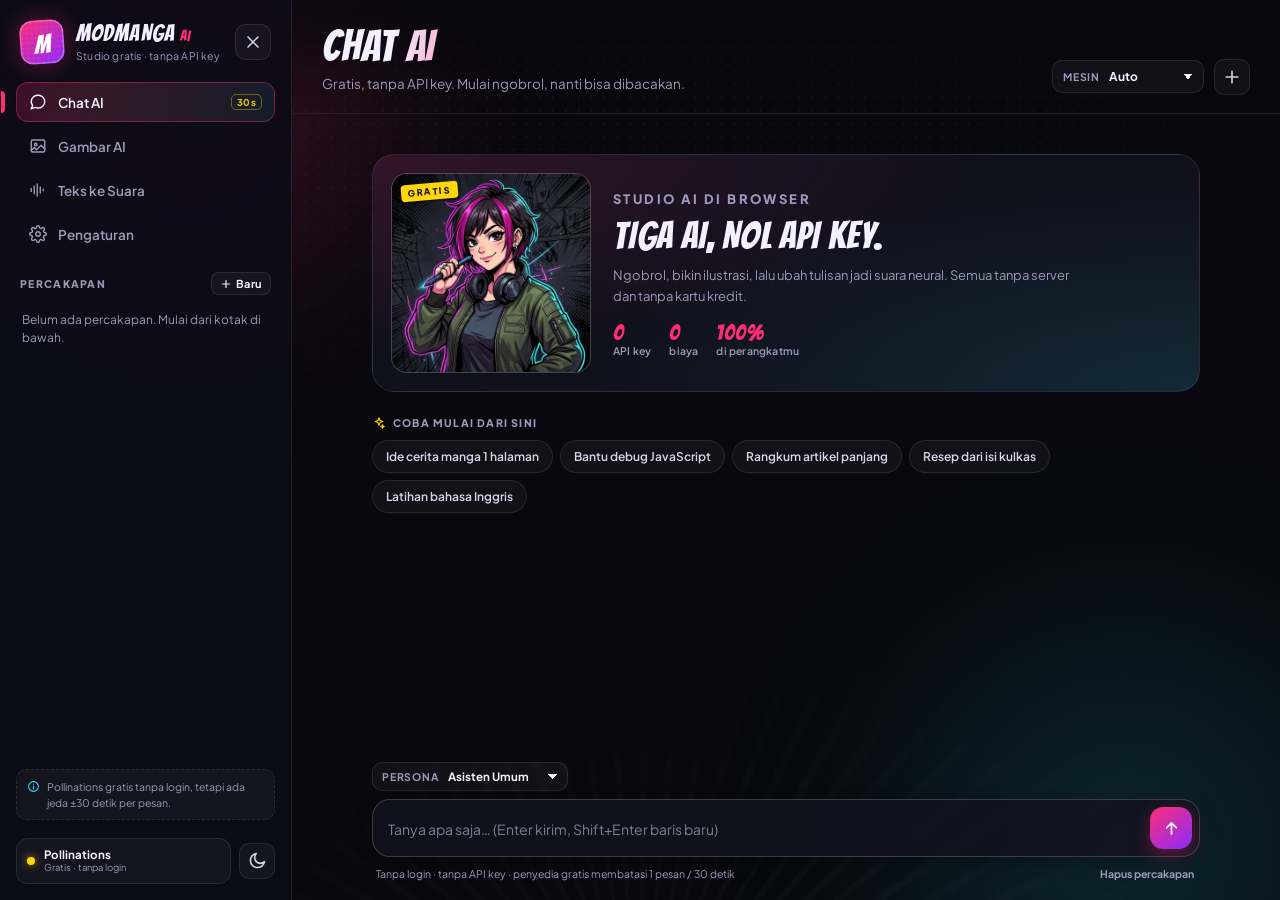
==== index.html @ 7c359d19 "feat: ModManga AI — studio chat, gambar, dan TTS neural gratis tanpa API key - Chat AI streaming via" ====
<!DOCTYPE html>
<html lang="id" data-theme="dark">
<head>
<meta charset="utf-8">
<meta name="viewport" content="width=device-width, initial-scale=1, viewport-fit=cover">
<title>ModManga AI — Chat, Gambar & Suara AI Gratis Tanpa API Key</title>
<meta name="description" content="Studio AI gratis tanpa API key: chat dengan AI, buat gambar AI, dan ubah teks jadi suara neural. Semua berjalan di browser, hasil tersimpan di perangkatmu.">
<meta name="theme-color" content="#0b0b12">
<meta name="color-scheme" content="dark light">
<meta name="author" content="ModManga AI">
<meta property="og:type" content="website">
<meta property="og:site_name" content="ModManga AI">
<meta property="og:locale" content="id_ID">
<meta property="og:title" content="ModManga AI — Studio AI Gratis Tanpa API Key">
<meta property="og:description" content="Chat AI, gambar AI, dan text-to-speech neural. Gratis, tanpa API key, tanpa server.">
<meta property="og:image" content="assets/og.jpg">
<meta name="twitter:card" content="summary_large_image">
<meta name="twitter:title" content="ModManga AI — Studio AI Gratis Tanpa API Key">
<meta name="twitter:description" content="Chat AI, gambar AI, dan suara neural. Gratis, tanpa API key, langsung di browser.">
<meta name="twitter:image" content="assets/og.jpg">
<link rel="icon" href="assets/icon.svg" type="image/svg+xml">
<link rel="apple-touch-icon" href="assets/icon-192.png">
<link rel="manifest" href="manifest.webmanifest">
<link rel="preconnect" href="https://fonts.googleapis.com">
<link rel="preconnect" href="https://fonts.gstatic.com" crossorigin>
<link href="https://fonts.googleapis.com/css2?family=Bangers&family=Plus+Jakarta+Sans:wght@400;500;600;700;800&family=JetBrains+Mono:wght@400;600&display=swap" rel="stylesheet">
<link rel="stylesheet" href="assets/css/app.css">
</head>
<body>
<a class="skip-link" href="#main">Lompat ke konten</a>
<div class="bg-fx" aria-hidden="true">
  <div class="bg-glow bg-glow-a"></div>
  <div class="bg-glow bg-glow-b"></div>
  <div class="bg-halftone"></div>
  <div class="bg-lines"></div>
</div>

<div class="app" id="app">
  <!-- ==================== SIDEBAR ==================== -->
  <aside class="sidebar" id="sidebar" aria-label="Menu utama">
    <div class="brand">
      <div class="brand-mark" aria-hidden="true"><span>M</span></div>
      <div class="brand-text">
        <div class="brand-name">MODMANGA<span class="brand-dot">AI</span></div>
        <div class="brand-sub">Studio gratis · tanpa API key</div>
      </div>
      <button class="icon-btn sidebar-close" id="sidebarClose" aria-label="Tutup menu">
        <svg class="ico" aria-hidden="true"><use href="#i-close"></use></svg>
      </button>
    </div>

    <nav class="nav" aria-label="Navigasi utama">
      <a class="nav-item" href="#chat" data-nav="chat">
        <svg class="ico" aria-hidden="true"><use href="#i-chat"></use></svg>
        <span>Chat AI</span>
        <span class="nav-badge">30s</span>
      </a>
      <a class="nav-item" href="#gambar" data-nav="gambar">
        <svg class="ico" aria-hidden="true"><use href="#i-image"></use></svg>
        <span>Gambar AI</span>
      </a>
      <a class="nav-item" href="#suara" data-nav="suara">
        <svg class="ico" aria-hidden="true"><use href="#i-audio"></use></svg>
        <span>Teks ke Suara</span>
      </a>
      <a class="nav-item" href="#pengaturan" data-nav="pengaturan">
        <svg class="ico" aria-hidden="true"><use href="#i-settings"></use></svg>
        <span>Pengaturan</span>
      </a>
    </nav>

    <div class="side-chat" id="sideChat">
      <div class="side-head">
        <span>Percakapan</span>
        <button class="mini-btn" id="newChatBtn" type="button">
          <svg class="ico" aria-hidden="true"><use href="#i-plus"></use></svg> Baru
        </button>
      </div>
      <div class="conv-list" id="convList"></div>
      <p class="side-tip">
        <svg class="ico" aria-hidden="true"><use href="#i-info"></use></svg>
        Pollinations gratis tanpa login, tetapi ada jeda ±30 detik per pesan.
      </p>
    </div>

    <div class="side-foot">
      <button class="engine-status" id="engineStatus" type="button" title="Status mesin AI">
        <span class="dot dot-off" id="engineDot"></span>
        <span class="engine-status-text">
          <b id="engineStatusTitle">Pollinations</b>
          <small id="engineStatusSub">Gratis · tanpa login</small>
        </span>
      </button>
      <button class="icon-btn" id="themeToggle" type="button" aria-label="Ganti tema" title="Ganti tema">
        <svg class="ico ico-sun" aria-hidden="true"><use href="#i-sun"></use></svg>
        <svg class="ico ico-moon" aria-hidden="true"><use href="#i-moon"></use></svg>
      </button>
    </div>
  </aside>
  <div class="drawer-scrim" id="drawerScrim" hidden></div>

  <!-- ==================== MAIN ==================== -->
  <main class="main" id="main">
    <header class="mobile-bar">
      <button class="icon-btn" id="menuBtn" type="button" aria-label="Buka menu">
        <svg class="ico" aria-hidden="true"><use href="#i-menu"></use></svg>
      </button>
      <div class="brand-mini">MODMANGA<span>AI</span></div>
      <button class="icon-btn" id="themeToggleMobile" type="button" aria-label="Ganti tema">
        <svg class="ico ico-sun" aria-hidden="true"><use href="#i-sun"></use></svg>
        <svg class="ico ico-moon" aria-hidden="true"><use href="#i-moon"></use></svg>
      </button>
    </header>

    <!-- ==================== CHAT ==================== -->
    <section class="view" id="view-chat" data-view="chat" hidden>
      <header class="view-head">
        <div class="view-head-text">
          <h1 class="view-title">Chat AI</h1>
          <p class="view-sub" id="chatSubtitle">Gratis, tanpa API key. Mulai ngobrol, nanti bisa dibacakan.</p>
        </div>
        <div class="head-actions">
          <label class="select-wrap">
            <span>Mesin</span>
            <select id="chatEngine">
              <option value="auto">Auto</option>
              <option value="pollinations">Pollinations</option>
              <option value="puter">Puter AI</option>
              <option value="custom">API sendiri</option>
            </select>
          </label>
          <label class="select-wrap" id="chatModelWrap" hidden>
            <span>Model</span>
            <select id="chatModel"></select>
          </label>
          <button class="icon-btn" id="newChatTop" type="button" title="Percakapan baru" aria-label="Percakapan baru">
            <svg class="ico" aria-hidden="true"><use href="#i-plus"></use></svg>
          </button>
        </div>
      </header>

      <div class="chat-scroll" id="chatScroll">
        <div class="messages" id="messages" aria-live="polite" aria-relevant="additions text"></div>

        <div class="chat-empty" id="chatEmpty">
          <div class="hero-card">
            <div class="hero-art">
              <img src="assets/mascot.jpg" alt="Ilustrasi maskot ModManga AI bergaya manga" width="480" height="480" onerror="this.parentElement.classList.add('art-fallback')">
              <span class="hero-tag">GRATIS</span>
            </div>
            <div class="hero-copy">
              <p class="eyebrow">Studio AI di browser</p>
              <h2>Tiga AI, nol API key.</h2>
              <p>Ngobrol, bikin ilustrasi, lalu ubah tulisan jadi suara neural. Semua tanpa server dan tanpa kartu kredit.</p>
              <div class="hero-stats">
                <span><b>0</b> API key</span>
                <span><b>0</b> biaya</span>
                <span><b>100%</b> di perangkatmu</span>
              </div>
            </div>
          </div>

          <div class="suggest-wrap">
            <p class="suggest-label"><svg class="ico" aria-hidden="true"><use href="#i-sparkles"></use></svg> Coba mulai dari sini</p>
            <div class="chips" id="suggestionChips"></div>
          </div>
        </div>
      </div>

      <button class="scroll-bottom" id="scrollBottom" type="button" hidden aria-label="Ke pesan terbaru">
        <svg class="ico" aria-hidden="true"><use href="#i-arrow-down"></use></svg>
      </button>

      <form class="composer" id="composer" autocomplete="off">
        <div class="composer-top">
          <label class="select-wrap preset-pick">
            <span>Persona</span>
            <select id="chatPersona"></select>
          </label>
          <div class="cooldown" id="chatCooldown" hidden>
            <svg class="ico" aria-hidden="true"><use href="#i-clock"></use></svg>
            <span>Jeda <b id="chatCooldownValue">0s</b></span>
          </div>
        </div>
        <div class="composer-box">
          <textarea id="chatInput" rows="1" maxlength="4000" placeholder="Tanya apa saja… (Enter kirim, Shift+Enter baris baru)" aria-label="Pesan untuk AI"></textarea>
          <button type="submit" class="send-btn" id="sendBtn" aria-label="Kirim pesan">
            <svg class="ico" aria-hidden="true"><use href="#i-send"></use></svg>
          </button>
          <button type="button" class="send-btn stop" id="stopBtn" hidden aria-label="Hentikan">
            <svg class="ico" aria-hidden="true"><use href="#i-stop"></use></svg>
          </button>
        </div>
        <div class="composer-meta">
          <span id="chatHint">Tanpa login · tanpa API key · dijeda 30 detik oleh penyedia gratis</span>
          <button type="button" class="link-btn" id="clearChatBtn">Hapus percakapan</button>
        </div>
      </form>
    </section>

    <!-- ==================== GAMBAR ==================== -->
    <section class="view" id="view-gambar" data-view="gambar" hidden>
      <header class="view-head">
        <div class="view-head-text">
          <h1 class="view-title">Gambar AI</h1>
          <p class="view-sub">Tulis imajinasi, dapatkan ilustrasi. Hasil otomatis masuk galeri di perangkatmu.</p>
        </div>
        <div class="head-actions">
          <label class="select-wrap">
            <span>Mesin</span>
            <select id="imgEngine">
              <option value="pollinations">Pollinations · Flux</option>
              <option value="puter">Puter · FLUX/GPT Image</option>
            </select>
          </label>
          <label class="select-wrap" id="imgModelWrap" hidden>
            <span>Model</span>
            <select id="imgModel"></select>
          </label>
        </div>
      </header>

      <div class="studio">
        <form class="panel controls" id="imageForm">
          <div class="field">
            <div class="field-head">
              <label for="imgPrompt">Prompt</label>
              <button type="button" class="link-btn" id="imgSurprise">Kejutkan aku</button>
            </div>
            <textarea id="imgPrompt" rows="4" maxlength="1200" placeholder="Contoh: gadis berjaket bomber di gang Tokyo saat hujan neon, angle rendah, sinematik, detail tinggi"></textarea>
            <div class="char-count"><span id="imgCount">0</span>/1200</div>
          </div>

          <div class="field">
            <span class="field-label">Gaya</span>
            <div class="chips chips-sm" id="styleChips" role="group" aria-label="Gaya gambar"></div>
          </div>

          <div class="field">
            <span class="field-label">Rasio</span>
            <div class="chips chips-sm" id="ratioChips" role="group" aria-label="Rasio gambar"></div>
          </div>

          <div class="field field-row">
            <label class="check">
              <input type="checkbox" id="imgLockSeed">
              <span>Kunci seed</span>
            </label>
            <div class="seed-input">
              <input type="number" id="imgSeed" inputmode="numeric" value="42" aria-label="Seed gambar">
              <button type="button" class="icon-btn icon-btn-sm" id="imgRandomSeed" title="Acak seed" aria-label="Acak seed">
                <svg class="ico" aria-hidden="true"><use href="#i-shuffle"></use></svg>
              </button>
            </div>
          </div>

          <div class="field field-col">
            <label class="check"><input type="checkbox" id="imgEnhance" checked><span>Penyempurnaan prompt otomatis</span></label>
            <label class="check"><input type="checkbox" id="imgSafe"><span>Filter aman (keluarga)</span></label>
          </div>

          <button class="primary-btn" id="genBtn" type="submit">
            <svg class="ico" aria-hidden="true"><use href="#i-sparkles"></use></svg>
            <span>Buat gambar</span>
          </button>
          <p class="hint" id="imgHint">Pollinations gratis tanpa login, dijeda ±45 detik per gambar.</p>
        </form>

        <div class="panel gallery-panel">
          <div class="gallery-head">
            <h2>Galeri <span class="count" id="galleryCount">0</span></h2>
            <button class="link-btn danger" id="clearGallery" type="button">Bersihkan</button>
          </div>

          <div class="img-status" id="imgStatus" hidden>
            <div class="gen-preview" id="genPreview">
              <div class="skeleton"></div>
              <div class="gen-overlay">
                <span class="gen-spark"><svg class="ico" aria-hidden="true"><use href="#i-sparkles"></use></svg></span>
                <b id="genStatusText">Menggambar…</b>
                <small id="genStatusTime">0 detik</small>
                <button type="button" class="ghost-btn" id="cancelGen">Batalkan</button>
              </div>
            </div>
            <p class="gen-prompt" id="genPrompt"></p>
          </div>

          <div class="gallery" id="gallery"></div>
          <div class="empty" id="galleryEmpty">
            <svg class="ico empty-ico" aria-hidden="true"><use href="#i-image"></use></svg>
            <b>Belum ada gambar</b>
            <p>Gambar yang kamu buat akan tersimpan di sini, lengkap dengan prompt-nya.</p>
          </div>
        </div>
      </div>
    </section>

    <!-- ==================== SUARA ==================== -->
    <section class="view" id="view-suara" data-view="suara" hidden>
      <header class="view-head">
        <div class="view-head-text">
          <h1 class="view-title">Teks ke Suara</h1>
          <p class="view-sub">Suara neural multibahasa. Langsung di browser atau lewat mesin AI premium.</p>
        </div>
        <div class="head-actions">
          <div class="segmented" id="ttsEngineSwitch" role="tablist" aria-label="Mesin suara">
            <button type="button" data-tts-engine="browser" class="is-active" role="tab" aria-selected="true">Browser</button>
            <button type="button" data-tts-engine="puter" role="tab" aria-selected="false">Puter Neural</button>
          </div>
        </div>
      </header>

      <div class="studio studio-tts">
        <div class="panel controls">
          <div class="field">
            <div class="field-head">
              <label for="ttsText">Naskah</label>
              <span class="char-count"><span id="ttsCount">0</span>/3000</span>
            </div>
            <textarea id="ttsText" rows="7" maxlength="3000" placeholder="Tulis atau tempel teks di sini…">Selamat datang di ModManga AI. Studio gratis untuk ngobrol, menggambar, dan bersuara — tanpa satu pun API key.</textarea>
            <div class="chips chips-sm" id="ttsSamples" role="group" aria-label="Contoh naskah"></div>
          </div>

          <!-- Browser engine -->
          <div id="browserControls">
            <div class="field">
              <label for="ttsBrowserVoice">Suara</label>
              <select id="ttsBrowserVoice" class="wide-select"></select>
            </div>
            <div class="range-row">
              <label class="range">
                <span>Kecepatan <b id="ttsRateVal">1.0×</b></span>
                <input type="range" id="ttsRate" min="0.5" max="1.8" step="0.1" value="1">
              </label>
              <label class="range">
                <span>Nada <b id="ttsPitchVal">1.0</b></span>
                <input type="range" id="ttsPitch" min="0.5" max="1.6" step="0.1" value="1">
              </label>
            </div>
            <p class="hint">Memakai mesin suara bawaan perangkat. Instan, gratis, dan bisa dipakai offline. Untuk mengunduh audio, pilih mesin Puter.</p>
          </div>

          <!-- Puter engine -->
          <div id="puterControls" hidden>
            <div class="field-grid">
              <div class="field">
                <label for="ttsProvider">Penyedia</label>
                <select id="ttsProvider" class="wide-select">
                  <option value="gemini">Google Gemini TTS</option>
                  <option value="openai">OpenAI TTS</option>
                  <option value="elevenlabs">ElevenLabs</option>
                  <option value="aws-polly">AWS Polly</option>
                </select>
              </div>
              <div class="field">
                <label for="ttsVoice">Karakter suara</label>
                <select id="ttsVoice" class="wide-select"></select>
              </div>
            </div>
            <div class="field">
              <label for="ttsStyle">Gaya bicara <span class="label-note">(opsional)</span></label>
              <input type="text" id="ttsStyle" maxlength="300" placeholder="Contoh: hangat, santai, seperti narator cerita" value="Bicara dalam Bahasa Indonesia yang natural, hangat, dan jelas.">
            </div>
            <p class="hint">Butuh akun Puter gratis (bukan API key). Biaya pemakaian ditanggung akunmu sendiri, bukan developer.</p>
          </div>

          <button class="primary-btn" id="ttsBtn" type="button">
            <svg class="ico" aria-hidden="true"><use href="#i-play"></use></svg>
            <span>Bacakan</span>
          </button>
        </div>

        <div class="panel player-panel">
          <div class="player-head">
            <h2>Pemutar</h2>
            <span class="engine-chip" id="ttsEngineChip">Browser</span>
          </div>

          <div class="player" id="player">
            <div class="wave" id="wave" aria-hidden="true">
              <span></span><span></span><span></span><span></span><span></span><span></span><span></span><span></span><span></span><span></span><span></span><span></span><span></span><span></span><span></span><span></span><span></span><span></span><span></span><span></span>
            </div>
            <div class="player-empty" id="playerEmpty">
              <svg class="ico empty-ico" aria-hidden="true"><use href="#i-audio"></use></svg>
              <b>Belum ada suara</b>
              <p>Tulis naskah, pilih suara, lalu tekan Bacakan.</p>
            </div>
            <div class="player-body" id="playerBody" hidden>
              <div class="player-controls">
                <button class="round-btn" id="playPause" type="button" aria-label="Putar">
                  <svg class="ico ico-play" aria-hidden="true"><use href="#i-play"></use></svg>
                  <svg class="ico ico-pause" aria-hidden="true"><use href="#i-pause"></use></svg>
                </button>
                <div class="player-info">
                  <b id="playerTitle">Suara AI</b>
                  <small id="playerMeta">—</small>
                </div>
                <a class="icon-btn" id="downloadAudio" download="modmanga-suara.mp3" title="Unduh audio" aria-label="Unduh audio">
                  <svg class="ico" aria-hidden="true"><use href="#i-download"></use></svg>
                </a>
              </div>
              <audio id="audioEl" controls preload="metadata"></audio>
            </div>
          </div>

          <div class="history">
            <h3>Riwayat sesi</h3>
            <div id="ttsHistory" class="history-list"></div>
            <p class="empty-mini" id="ttsHistoryEmpty">Belum ada riwayat.</p>
          </div>
        </div>
      </div>
    </section>

    <!-- ==================== PENGATURAN ==================== -->
    <section class="view" id="view-pengaturan" data-view="pengaturan" hidden>
      <header class="view-head">
        <div class="view-head-text">
          <h1 class="view-title">Pengaturan</h1>
          <p class="view-sub">Semua pengaturan disimpan di browser ini saja.</p>
        </div>
      </header>

      <div class="settings">
        <section class="panel setting-card">
          <div class="setting-head">
            <h2>Tampilan</h2>
            <p>Pilih suasana ruang kerjamu.</p>
          </div>
          <div class="theme-cards" id="themeCards">
            <button class="theme-card" data-set-theme="dark" type="button">
              <span class="theme-swatch swatch-dark"></span>
              <b>Malam Ink</b>
              <small>Gelap, neon, fokus</small>
            </button>
            <button class="theme-card" data-set-theme="light" type="button">
              <span class="theme-swatch swatch-light"></span>
              <b>Kertas Manga</b>
              <small>Terang, bersih, cetak</small>
            </button>
          </div>
        </section>

        <section class="panel setting-card">
          <div class="setting-head">
            <h2>Mesin AI</h2>
            <p>Atur mesin default untuk chat dan gambar.</p>
          </div>
          <div class="field-grid">
            <div class="field">
              <label for="setChatEngine">Chat default</label>
              <select id="setChatEngine" class="wide-select">
                <option value="auto">Auto (rekomendasi)</option>
                <option value="pollinations">Pollinations — tanpa login</option>
                <option value="puter">Puter AI — akun gratis</option>
                <option value="custom">API sendiri (OpenAI-compatible)</option>
              </select>
            </div>
            <div class="field">
              <label for="setImageEngine">Gambar default</label>
              <select id="setImageEngine" class="wide-select">
                <option value="pollinations">Pollinations Flux</option>
                <option value="puter">Puter FLUX / GPT Image</option>
              </select>
            </div>
          </div>
        </section>

        <section class="panel setting-card" id="puterCard">
          <div class="setting-head">
            <h2>Akun Puter</h2>
            <p>Opsional. Membuka model kelas atas, tanpa jeda 30 detik, dan suara neural yang bisa diunduh.</p>
          </div>
          <div class="account-row">
            <div class="account-info">
              <span class="avatar-round" id="puterAvatar"><svg class="ico" aria-hidden="true"><use href="#i-user"></use></svg></span>
              <div>
                <b id="puterUser">Belum terhubung</b>
                <small id="puterUserSub">Login gratis lewat popup Puter — tanpa API key.</small>
              </div>
            </div>
            <div class="account-actions">
              <button class="primary-btn sm" id="puterConnect" type="button">Hubungkan</button>
              <button class="ghost-btn" id="puterSignOut" type="button" hidden>Keluar</button>
            </div>
          </div>
          <ul class="bullets">
            <li><b>Model:</b> GPT, Claude, Gemini, Grok, DeepSeek, Qwen, Llama, dan 400+ lainnya.</li>
            <li><b>Suara:</b> OpenAI, Gemini, ElevenLabs, AWS Polly.</li>
            <li><b>Biaya:</b> ditanggung masing-masing akun pengguna (model User-Pays), developer bayar nol.</li>
          </ul>
          <p class="hint">Dengan menekan Hubungkan, kamu menyetujui <a href="https://puter.com" target="_blank" rel="noopener">Syarat Puter</a>. Aplikasi ini memakai <a href="https://developer.puter.com" target="_blank" rel="noopener">Puter.js</a>.</p>
        </section>

        <section class="panel setting-card">
          <div class="setting-head">
            <h2>API sendiri <span class="tag-opt">opsional</span></h2>
            <p>Punya endpoint OpenAI-compatible gratis (Groq, OpenRouter, Ollama, dsb)? Pasang di sini. Kunci disimpan hanya di browser ini.</p>
          </div>
          <div class="field">
            <label for="setCustomBase">Base URL</label>
            <input type="url" id="setCustomBase" placeholder="https://api.groq.com/openai/v1" autocomplete="off">
          </div>
          <div class="field-grid">
            <div class="field">
              <label for="setCustomKey">API key</label>
              <input type="password" id="setCustomKey" placeholder="gsk_…" autocomplete="off">
            </div>
            <div class="field">
              <label for="setCustomModel">Model</label>
              <input type="text" id="setCustomModel" placeholder="llama-3.3-70b-versatile" autocomplete="off">
            </div>
          </div>
          <div class="account-actions start">
            <button class="primary-btn sm" id="saveCustom" type="button">Simpan</button>
            <button class="ghost-btn" id="testCustom" type="button">Tes koneksi</button>
            <button class="link-btn danger" id="clearCustom" type="button">Hapus</button>
          </div>
          <p class="hint" id="customStatus"></p>
        </section>

        <section class="panel setting-card">
          <div class="setting-head">
            <h2>Data &amp; privasi</h2>
            <p>Percakapan, gambar, dan pengaturan tersimpan lokal. Tidak ada server milik kami.</p>
          </div>
          <div class="storage-stats" id="storageStats"></div>
          <div class="account-actions start">
            <button class="ghost-btn" id="exportData" type="button">
              <svg class="ico" aria-hidden="true"><use href="#i-download"></use></svg> Ekspor data
            </button>
            <button class="link-btn danger" id="clearAllData" type="button">Hapus semua data</button>
          </div>
        </section>

        <section class="panel setting-card">
          <div class="setting-head">
            <h2>Tentang &amp; FAQ</h2>
            <p>Bagaimana ini bisa gratis?</p>
          </div>
          <details class="faq">
            <summary>Benarkah tanpa API key?</summary>
            <p>Benar. Chat dan gambar memakai API publik <a href="https://pollinations.ai" target="_blank" rel="noopener">Pollinations</a> yang tidak memerlukan kunci maupun pendaftaran. Suara memakai mesin suara bawaan browser. Fitur tambahan (Puter) memakai akun gratis, bukan API key.</p>
          </details>
          <details class="faq">
            <summary>Kenapa chat harus menunggu 30 detik?</summary>
            <p>Kuota gratis Pollinations dibatasi per alamat IP: satu permintaan teks per 30 detik dan satu gambar per 45 detik. Aplikasi menampilkan hitungan mundurnya. Mau tanpa jeda? Hubungkan akun Puter gratis di atas, atau pasang API sendiri.</p>
          </details>
          <details class="faq">
            <summary>Apakah dataku dikirim ke suatu tempat?</summary>
            <p>Hanya teks yang kamu kirim ke penyedia AI saat meminta jawaban. Riwayat percakapan, galeri, dan pengaturan tetap di perangkatmu (localStorage &amp; IndexedDB) dan tidak pernah kami unggah.</p>
          </details>
          <details class="faq">
            <summary>Suara browser kedengarannya berbeda di tiap perangkat?</summary>
            <p>Mesin suara bawaan bergantung pada sistem operasi dan browser. Chrome di Android/desktop biasanya punya suara Bahasa Indonesia yang natural. Untuk hasil paling realistis dan bisa diunduh MP3/WAV, pakai Puter Neural.</p>
          </details>
          <details class="faq">
            <summary>Boleh dipakai komersial?</summary>
            <p>Kode aplikasi ini bebas kamu pakai. Untuk hasil gambar dan suara, ikuti ketentuan masing-masing penyedia (Pollinations, Puter, dan model di baliknya).</p>
          </details>
          <p class="about-foot">
            ModManga AI · dibuat untuk <a href="https://github.com/arumirawan358-hash/modmanga" target="_blank" rel="noopener">GitHub Pages</a> ·
            didukung <a href="https://pollinations.ai" target="_blank" rel="noopener">Pollinations</a> &amp;
            <a href="https://developer.puter.com" target="_blank" rel="noopener">Puter</a>
          </p>
        </section>
      </div>
    </section>
  </main>

  <nav class="tabbar" aria-label="Navigasi cepat">
    <a class="tab" href="#chat" data-nav="chat">
      <svg class="ico" aria-hidden="true"><use href="#i-chat"></use></svg><span>Chat</span>
    </a>
    <a class="tab" href="#gambar" data-nav="gambar">
      <svg class="ico" aria-hidden="true"><use href="#i-image"></use></svg><span>Gambar</span>
    </a>
    <a class="tab" href="#suara" data-nav="suara">
      <svg class="ico" aria-hidden="true"><use href="#i-audio"></use></svg><span>Suara</span>
    </a>
    <a class="tab" href="#pengaturan" data-nav="pengaturan">
      <svg class="ico" aria-hidden="true"><use href="#i-settings"></use></svg><span>Atur</span>
    </a>
  </nav>
</div>

<!-- ==================== LIGHTBOX ==================== -->
<dialog class="lightbox" id="lightbox" aria-label="Pratinjau gambar">
  <div class="lightbox-inner">
    <button class="icon-btn lightbox-close" id="lightboxClose" type="button" aria-label="Tutup">
      <svg class="ico" aria-hidden="true"><use href="#i-close"></use></svg>
    </button>
    <img id="lightboxImg" alt="Pratinjau gambar hasil AI">
    <div class="lightbox-bar">
      <p id="lightboxPrompt"></p>
      <div class="lightbox-actions">
        <button class="ghost-btn" id="lightboxCopy" type="button">
          <svg class="ico" aria-hidden="true"><use href="#i-copy"></use></svg> Salin prompt
        </button>
        <button class="ghost-btn" id="lightboxReuse" type="button">
          <svg class="ico" aria-hidden="true"><use href="#i-refresh"></use></svg> Pakai lagi
        </button>
        <a class="primary-btn sm" id="lightboxDownload" download="modmanga-gambar.jpg">
          <svg class="ico" aria-hidden="true"><use href="#i-download"></use></svg> Unduh
        </a>
      </div>
    </div>
  </div>
</dialog>

<div class="toasts" id="toasts" aria-live="polite" aria-atomic="false"></div>
<noscript>
  <div class="noscript">Aplikasi ini memerlukan JavaScript untuk berjalan.</div>
</noscript>

<!-- ==================== ICON SPRITE ==================== -->
<svg xmlns="http://www.w3.org/2000/svg" class="sprite" aria-hidden="true" focusable="false">
  <defs>
    <symbol id="i-chat" viewBox="0 0 24 24"><path d="M21 11.5a8.4 8.4 0 0 1-9 8.4 9.9 9.9 0 0 1-3.6-.7L3 21l1.8-4.5A8.2 8.2 0 0 1 3 11.5 8.5 8.5 0 0 1 12 3a8.5 8.5 0 0 1 9 8.5z"/></symbol>
    <symbol id="i-image" viewBox="0 0 24 24"><rect x="3" y="4" width="18" height="16" rx="2"/><circle cx="9" cy="10" r="1.6"/><path d="m21 16-5-5-6 6-3-3-4 4"/></symbol>
    <symbol id="i-audio" viewBox="0 0 24 24"><path d="M3 10v4M7 7v10M11 4v16M15 8v8M19 11v2"/></symbol>
    <symbol id="i-settings" viewBox="0 0 24 24"><circle cx="12" cy="12" r="3"/><path d="M19.4 15a1.7 1.7 0 0 0 .3 1.9l.1.1a2 2 0 1 1-2.8 2.8l-.1-.1a1.7 1.7 0 0 0-1.9-.3 1.7 1.7 0 0 0-1 1.5V21a2 2 0 1 1-4 0v-.1a1.7 1.7 0 0 0-1.1-1.5 1.7 1.7 0 0 0-1.9.3l-.1.1a2 2 0 1 1-2.8-2.8l.1-.1a1.7 1.7 0 0 0 .3-1.9 1.7 1.7 0 0 0-1.5-1H3a2 2 0 1 1 0-4h.1a1.7 1.7 0 0 0 1.5-1.1 1.7 1.7 0 0 0-.3-1.9l-.1-.1a2 2 0 1 1 2.8-2.8l.1.1a1.7 1.7 0 0 0 1.9.3H9a1.7 1.7 0 0 0 1-1.5V3a2 2 0 1 1 4 0v.1a1.7 1.7 0 0 0 1 1.5 1.7 1.7 0 0 0 1.9-.3l.1-.1a2 2 0 1 1 2.8 2.8l-.1.1a1.7 1.7 0 0 0-.3 1.9V9a1.7 1.7 0 0 0 1.5 1H21a2 2 0 1 1 0 4h-.1a1.7 1.7 0 0 0-1.5 1z"/></symbol>
    <symbol id="i-plus" viewBox="0 0 24 24"><path d="M12 5v14M5 12h14"/></symbol>
    <symbol id="i-menu" viewBox="0 0 24 24"><path d="M3 6h18M3 12h18M3 18h18"/></symbol>
    <symbol id="i-close" viewBox="0 0 24 24"><path d="M18 6 6 18M6 6l12 12"/></symbol>
    <symbol id="i-send" viewBox="0 0 24 24"><path d="M12 19V5M6 11l6-6 6 6"/></symbol>
    <symbol id="i-stop" viewBox="0 0 24 24"><rect x="6" y="6" width="12" height="12" rx="2"/></symbol>
    <symbol id="i-copy" viewBox="0 0 24 24"><rect x="9" y="9" width="12" height="12" rx="2"/><path d="M5 15H4a2 2 0 0 1-2-2V4a2 2 0 0 1 2-2h9a2 2 0 0 1 2 2v1"/></symbol>
    <symbol id="i-trash" viewBox="0 0 24 24"><path d="M3 6h18M8 6V4h8v2M19 6l-1 14H6L5 6M10 11v5M14 11v5"/></symbol>
    <symbol id="i-download" viewBox="0 0 24 24"><path d="M12 3v12M7 11l5 5 5-5M4 21h16"/></symbol>
    <symbol id="i-refresh" viewBox="0 0 24 24"><path d="M21 12a9 9 0 1 1-3-6.7M21 3v6h-6"/></symbol>
    <symbol id="i-sparkles" viewBox="0 0 24 24"><path d="M12 3l1.8 4.7L18.5 9.5l-4.7 1.8L12 16l-1.8-4.7L5.5 9.5l4.7-1.8z"/><path d="M18 15l.9 2.1L21 18l-2.1.9L18 21l-.9-2.1L15 18l2.1-.9z"/></symbol>
    <symbol id="i-sun" viewBox="0 0 24 24"><circle cx="12" cy="12" r="4.2"/><path d="M12 2v2M12 20v2M2 12h2M20 12h2M4.9 4.9l1.5 1.5M17.6 17.6l1.5 1.5M19.1 4.9l-1.5 1.5M6.4 17.6l-1.5 1.5"/></symbol>
    <symbol id="i-moon" viewBox="0 0 24 24"><path d="M21 12.8A8.5 8.5 0 1 1 11.2 3a6.7 6.7 0 0 0 9.8 9.8z"/></symbol>
    <symbol id="i-arrow-down" viewBox="0 0 24 24"><path d="M12 5v14M6 13l6 6 6-6"/></symbol>
    <symbol id="i-shuffle" viewBox="0 0 24 24"><path d="M16 3h5v5M21 3l-7 7M8 21H3v-5M3 21l7-7M21 16v5h-5M15 15l6 6M3 3l6 6"/></symbol>
    <symbol id="i-play" viewBox="0 0 24 24"><path d="M7 4.5v15l13-7.5z"/></symbol>
    <symbol id="i-pause" viewBox="0 0 24 24"><path d="M9 4v16M15 4v16"/></symbol>
    <symbol id="i-user" viewBox="0 0 24 24"><circle cx="12" cy="8" r="4"/><path d="M4 21a8 8 0 0 1 16 0"/></symbol>
    <symbol id="i-bot" viewBox="0 0 24 24"><rect x="4" y="8" width="16" height="12" rx="3"/><path d="M12 4v4M9 14h.01M15 14h.01M9 18h6"/></symbol>
    <symbol id="i-info" viewBox="0 0 24 24"><circle cx="12" cy="12" r="9"/><path d="M12 11v5M12 8h.01"/></symbol>
    <symbol id="i-clock" viewBox="0 0 24 24"><circle cx="12" cy="12" r="9"/><path d="M12 7v5l3 2"/></symbol>
    <symbol id="i-check" viewBox="0 0 24 24"><path d="m4 12 5 5L20 6"/></symbol>
    <symbol id="i-alert" viewBox="0 0 24 24"><path d="M12 3 2 20h20zM12 9v5M12 17h.01"/></symbol>
    <symbol id="i-key" viewBox="0 0 24 24"><circle cx="8" cy="15" r="4"/><path d="m11 12 9-9 3 3-2 2 2 2-3 3-2-2-2 2"/></symbol>
    <symbol id="i-zap" viewBox="0 0 24 24"><path d="M13 2 4 14h7l-1 8 9-12h-7z"/></symbol>
    <symbol id="i-link" viewBox="0 0 24 24"><path d="M10 13a5 5 0 0 0 7 0l2-2a5 5 0 0 0-7-7l-1 1"/><path d="M14 11a5 5 0 0 0-7 0l-2 2a5 5 0 0 0 7 7l1-1"/></symbol>
  </defs>
</svg>

<script type="module" src="assets/js/app.js"></script>
</body>
</html>
---- assets/css/app.css ----
/* =========================================================
   ModManga AI — stylesheet
   Tema: manga ink + neon studio
   ========================================================= */

/* ---------- 1. Reset & tokens ---------- */
*, *::before, *::after { box-sizing: border-box; }
[hidden] { display: none !important; }

:root {
  --font-display: "Bangers", "Impact", "Arial Black", system-ui, sans-serif;
  --font-ui: "Plus Jakarta Sans", ui-sans-serif, system-ui, -apple-system, "Segoe UI", Roboto, sans-serif;
  --font-mono: "JetBrains Mono", ui-monospace, SFMono-Regular, Menlo, monospace;

  --radius-lg: 20px;
  --radius-md: 14px;
  --radius-sm: 10px;

  --ease: cubic-bezier(.22, 1, .36, 1);
  --sidebar-w: 292px;
  --tabbar-h: 64px;
  --topbar-h: 56px;

  --accent: #ff2d75;
  --accent-2: #22e6ff;
  --accent-3: #ffd60a;
  --ok: #3ddc97;
  --danger: #ff5f6d;
  --warn: #ffb020;

  --bg: #08080e;
  --bg-2: #0d0d17;
  --panel: rgba(19, 19, 31, .82);
  --panel-solid: #13131f;
  --panel-soft: rgba(255, 255, 255, .04);
  --ink: #f3f1ff;
  --ink-soft: #d8d5ea;
  --muted: #9c98b8;
  --line: rgba(255, 255, 255, .095);
  --line-strong: rgba(255, 255, 255, .18);
  --code-bg: #0a0a12;

  --glow-accent: 0 0 24px rgba(255, 45, 117, .35);
  --glow-cyan: 0 0 24px rgba(34, 230, 255, .28);
  --shadow: 0 18px 50px rgba(0, 0, 0, .5);
  --shadow-sm: 0 6px 18px rgba(0, 0, 0, .32);

  --user-bubble: linear-gradient(135deg, #ff2d75, #a12bff 85%);
  --user-ink: #fff;
  --halftone: rgba(255, 255, 255, .05);
}

[data-theme="light"] {
  --bg: #f1ebdd;
  --bg-2: #f8f3e7;
  --panel: #fffdf6;
  --panel-solid: #fffdf6;
  --panel-soft: rgba(20, 19, 26, .04);
  --ink: #12111a;
  --ink-soft: #2a2735;
  --muted: #6d6779;
  --line: rgba(18, 17, 26, .16);
  --line-strong: rgba(18, 17, 26, .4);
  --code-bg: #17151f;

  --accent: #e11d63;
  --accent-2: #0b8fa8;
  --accent-3: #c98a00;

  --glow-accent: none;
  --glow-cyan: none;
  --shadow: 6px 6px 0 rgba(18, 17, 26, .92);
  --shadow-sm: 3px 3px 0 rgba(18, 17, 26, .85);

  --user-bubble: linear-gradient(135deg, #ff2d75, #b02bff 90%);
  --halftone: rgba(18, 17, 26, .07);
}

html, body { height: 100%; }

body {
  margin: 0;
  font-family: var(--font-ui);
  background: var(--bg);
  color: var(--ink);
  -webkit-font-smoothing: antialiased;
  text-rendering: optimizeLegibility;
  overflow: hidden;
  transition: background .4s var(--ease), color .4s var(--ease);
}

h1, h2, h3, h4, p, figure { margin: 0; }
button, input, select, textarea { font: inherit; color: inherit; }
button { cursor: pointer; border: 0; background: none; }
a { color: inherit; }
img { max-width: 100%; display: block; }
::selection { background: color-mix(in srgb, var(--accent) 45%, transparent); }

.sprite { position: absolute; width: 0; height: 0; overflow: hidden; }
.ico { width: 20px; height: 20px; fill: none; stroke: currentColor; stroke-width: 1.9; stroke-linecap: round; stroke-linejoin: round; flex: none; }

.skip-link {
  position: absolute; left: 12px; top: -60px; z-index: 999;
  background: var(--accent); color: #fff; padding: 10px 16px; border-radius: 0 0 12px 12px;
  font-weight: 700; text-decoration: none; transition: top .2s;
}
.skip-link:focus { top: 0; }

.noscript {
  position: fixed; inset: 0; display: grid; place-items: center;
  background: var(--bg); color: var(--ink); z-index: 9999; padding: 24px; text-align: center;
}

/* ---------- 2. Background effects ---------- */
.bg-fx { position: fixed; inset: 0; z-index: 0; pointer-events: none; overflow: hidden; }
.bg-glow { position: absolute; border-radius: 50%; filter: blur(90px); opacity: .5; }
.bg-glow-a {
  width: 46vw; height: 46vw; top: -16vw; left: -8vw;
  background: radial-gradient(circle, rgba(255, 45, 117, .5), transparent 68%);
}
.bg-glow-b {
  width: 52vw; height: 52vw; bottom: -22vw; right: -14vw;
  background: radial-gradient(circle, rgba(34, 230, 255, .34), transparent 68%);
}
[data-theme="light"] .bg-glow { opacity: .38; }

.bg-halftone {
  position: absolute; inset: 0;
  background-image: radial-gradient(var(--halftone) 1px, transparent 1.4px);
  background-size: 13px 13px;
  mask-image: radial-gradient(ellipse 120% 80% at 50% 0%, #000 10%, transparent 78%);
  -webkit-mask-image: radial-gradient(ellipse 120% 80% at 50% 0%, #000 10%, transparent 78%);
  opacity: .8;
}

.bg-lines {
  position: absolute; inset: 0;
  background: repeating-conic-gradient(from 0deg at 50% 118%,
    rgba(255, 255, 255, .035) 0deg 1.4deg, transparent 1.4deg 5deg);
  mask-image: radial-gradient(ellipse 80% 60% at 50% 105%, #000 5%, transparent 65%);
  -webkit-mask-image: radial-gradient(ellipse 80% 60% at 50% 105%, #000 5%, transparent 65%);
  opacity: .7;
}
[data-theme="light"] .bg-lines { opacity: .5; }

/* ---------- 3. App layout ---------- */
.app {
  position: relative;
  z-index: 1;
  display: grid;
  grid-template-columns: var(--sidebar-w) minmax(0, 1fr);
  height: 100dvh;
}

.main {
  display: flex;
  flex-direction: column;
  min-width: 0;
  min-height: 0;
  height: 100dvh;
  overflow: hidden;
}

.view {
  position: relative;
  display: flex;
  flex-direction: column;
  flex: 1;
  min-height: 0;
  overflow: hidden;
  animation: viewIn .45s var(--ease) both;
}
.view[hidden] { display: none; }

@keyframes viewIn {
  from { opacity: 0; transform: translateY(10px); }
  to { opacity: 1; transform: none; }
}

.view-head {
  flex: none;
  display: flex;
  align-items: flex-end;
  justify-content: space-between;
  gap: 16px;
  padding: 26px 30px 18px;
  border-bottom: 1px solid var(--line);
  background: linear-gradient(180deg, color-mix(in srgb, var(--bg) 82%, transparent), transparent);
}
.view-head-text { min-width: 0; }
.view-title {
  font-family: var(--font-display);
  font-size: clamp(30px, 3.4vw, 44px);
  font-weight: 400;
  letter-spacing: .9px;
  line-height: .95;
  text-transform: uppercase;
  background: linear-gradient(100deg, var(--ink) 20%, var(--accent) 62%, var(--accent-2));
  -webkit-background-clip: text;
  background-clip: text;
  color: transparent;
}
.view-sub { margin-top: 7px; color: var(--muted); font-size: 13.5px; max-width: 56ch; line-height: 1.5; }
.head-actions { display: flex; align-items: center; gap: 10px; flex-wrap: wrap; justify-content: flex-end; }

.mobile-bar { display: none; }

/* ---------- 4. Sidebar ---------- */
.sidebar {
  position: relative;
  z-index: 30;
  display: flex;
  flex-direction: column;
  gap: 18px;
  height: 100dvh;
  padding: 20px 16px 16px;
  background: color-mix(in srgb, var(--bg-2) 92%, transparent);
  border-right: 1px solid var(--line);
  backdrop-filter: blur(18px);
  overflow: hidden;
}

.brand { display: flex; align-items: center; gap: 12px; padding: 0 4px; }
.brand-mark {
  position: relative;
  display: grid; place-items: center;
  width: 44px; height: 44px; flex: none;
  background: linear-gradient(145deg, var(--accent), #8b2bff);
  border-radius: 13px;
  color: #fff;
  box-shadow: var(--glow-accent), inset 0 0 0 1.5px rgba(255, 255, 255, .28);
  transform: rotate(-4deg);
}
.brand-mark::after {
  content: ""; position: absolute; inset: 0; border-radius: inherit;
  background-image: radial-gradient(rgba(255, 255, 255, .35) 1px, transparent 1.2px);
  background-size: 5px 5px; opacity: .5; mix-blend-mode: overlay;
}
.brand-mark span { font-family: var(--font-display); font-size: 26px; line-height: 1; transform: translateY(2px); }
.brand-text { min-width: 0; }
.brand-name {
  font-family: var(--font-display); font-size: 23px; letter-spacing: 1.1px;
  line-height: 1; display: flex; align-items: baseline; gap: 5px;
}
.brand-dot { color: var(--accent); font-size: 15px; letter-spacing: .5px; }
.brand-sub { font-size: 10.5px; color: var(--muted); margin-top: 4px; letter-spacing: .2px; }
.sidebar-close { display: none; margin-left: auto; }

.nav { display: flex; flex-direction: column; gap: 4px; }
.nav-item {
  display: flex; align-items: center; gap: 11px;
  padding: 10px 12px; border-radius: 12px;
  color: var(--muted); text-decoration: none; font-size: 13.5px; font-weight: 600;
  border: 1px solid transparent;
  position: relative;
  transition: color .2s, background .2s, border-color .2s, transform .2s var(--ease);
}
.nav-item:hover { color: var(--ink); background: var(--panel-soft); transform: translateX(2px); }
.nav-item.is-active {
  color: var(--ink);
  background: linear-gradient(100deg, color-mix(in srgb, var(--accent) 20%, transparent), color-mix(in srgb, var(--accent-2) 8%, transparent));
  border-color: color-mix(in srgb, var(--accent) 40%, transparent);
}
.nav-item.is-active::before {
  content: ""; position: absolute; left: -16px; top: 50%; transform: translateY(-50%);
  width: 4px; height: 22px; border-radius: 0 4px 4px 0; background: var(--accent);
  box-shadow: var(--glow-accent);
}
.nav-item .ico { width: 18px; height: 18px; }
.nav-badge {
  margin-left: auto; font-size: 9.5px; font-weight: 800; letter-spacing: .4px;
  color: var(--accent-3); border: 1px solid color-mix(in srgb, var(--accent-3) 45%, transparent);
  padding: 1px 5px; border-radius: 5px; opacity: .85;
}

.side-chat { flex: 1; min-height: 0; display: flex; flex-direction: column; gap: 8px; }
.side-head {
  display: flex; align-items: center; justify-content: space-between;
  font-size: 10.5px; font-weight: 800; letter-spacing: 1.3px; text-transform: uppercase;
  color: var(--muted); padding: 0 4px;
}
.mini-btn {
  display: inline-flex; align-items: center; gap: 4px;
  font-size: 11px; font-weight: 700; color: var(--ink);
  background: var(--panel-soft); border: 1px solid var(--line);
  padding: 4px 8px; border-radius: 8px; letter-spacing: .2px;
  transition: background .2s, border-color .2s;
}
.mini-btn .ico { width: 12px; height: 12px; stroke-width: 2.4; }
.mini-btn:hover { background: color-mix(in srgb, var(--accent) 18%, transparent); border-color: var(--accent); }

.conv-list { flex: 1; min-height: 0; overflow-y: auto; display: flex; flex-direction: column; gap: 3px; padding-right: 2px; }
.conv-item {
  position: relative;
  display: flex; align-items: center; gap: 8px;
  width: 100%; text-align: left;
  padding: 8px 10px; border-radius: 10px;
  border: 1px solid transparent;
  color: var(--muted); font-size: 12.5px;
  transition: background .18s, color .18s, border-color .18s;
}
.conv-item:hover { background: var(--panel-soft); color: var(--ink); }
.conv-item.is-active { background: var(--panel-soft); color: var(--ink); border-color: var(--line); }
.conv-item.is-active::before {
  content: ""; width: 5px; height: 5px; border-radius: 50%; background: var(--accent-2); flex: none;
  box-shadow: 0 0 8px var(--accent-2);
}
.conv-title { flex: 1; min-width: 0; overflow: hidden; text-overflow: ellipsis; white-space: nowrap; font-weight: 600; }
.conv-del {
  flex: none; width: 22px; height: 22px; display: grid; place-items: center; border-radius: 6px;
  color: var(--muted); opacity: 0;
}
.conv-del .ico { width: 13px; height: 13px; }
.conv-item:hover .conv-del, .conv-item:focus-within .conv-del { opacity: 1; }
.conv-del:hover { color: var(--danger); background: color-mix(in srgb, var(--danger) 16%, transparent); }
.conv-empty { color: var(--muted); font-size: 12px; padding: 8px 6px; line-height: 1.5; }

.side-tip {
  display: flex; gap: 7px; align-items: flex-start;
  font-size: 10.5px; line-height: 1.45; color: var(--muted);
  padding: 9px 10px; border-radius: 10px;
  background: var(--panel-soft); border: 1px dashed var(--line);
}
.side-tip .ico { width: 13px; height: 13px; margin-top: 1px; color: var(--accent-2); flex: none; }

.side-foot { flex: none; display: flex; align-items: center; gap: 8px; }
.engine-status {
  flex: 1; min-width: 0; display: flex; align-items: center; gap: 9px;
  padding: 9px 10px; border-radius: 12px; border: 1px solid var(--line);
  background: var(--panel-soft); text-align: left;
  transition: border-color .2s, background .2s;
}
.engine-status:hover { border-color: var(--line-strong); }
.engine-status-text { min-width: 0; display: flex; flex-direction: column; line-height: 1.25; }
.engine-status-text b { font-size: 11.5px; font-weight: 700; }
.engine-status-text small { font-size: 9.5px; color: var(--muted); overflow: hidden; text-overflow: ellipsis; white-space: nowrap; }
.dot { width: 8px; height: 8px; border-radius: 50%; flex: none; }
.dot-off { background: var(--accent-3); box-shadow: 0 0 8px color-mix(in srgb, var(--accent-3) 70%, transparent); }
.dot-on { background: var(--ok); box-shadow: 0 0 9px var(--ok); }

[data-theme="dark"] .ico-sun { display: none; }
[data-theme="light"] .ico-moon { display: none; }
[data-theme="light"] .ico-sun { display: block; }

.drawer-scrim {
  position: fixed; inset: 0; z-index: 25; background: rgba(4, 4, 8, .6);
  backdrop-filter: blur(3px); animation: fadeIn .25s ease both;
}
@keyframes fadeIn { from { opacity: 0; } to { opacity: 1; } }

/* ---------- 5. Shared components ---------- */
.icon-btn {
  display: inline-grid; place-items: center;
  width: 36px; height: 36px; flex: none;
  border-radius: 10px; border: 1px solid var(--line);
  background: var(--panel-soft); color: var(--ink-soft);
  transition: background .18s, color .18s, border-color .18s, transform .18s var(--ease);
}
.icon-btn:hover { background: color-mix(in srgb, var(--accent) 16%, transparent); border-color: color-mix(in srgb, var(--accent) 45%, transparent); color: var(--ink); }
.icon-btn:active { transform: scale(.94); }
.icon-btn-sm { width: 30px; height: 30px; border-radius: 8px; }
.icon-btn-sm .ico { width: 15px; height: 15px; }

.primary-btn {
  display: inline-flex; align-items: center; justify-content: center; gap: 8px;
  padding: 12px 20px; border-radius: 12px;
  font-size: 14px; font-weight: 800; letter-spacing: .2px;
  color: #fff;
  background: linear-gradient(135deg, var(--accent), #8b2bff);
  box-shadow: 0 10px 26px color-mix(in srgb, var(--accent) 34%, transparent), inset 0 0 0 1px rgba(255, 255, 255, .2);
  transition: transform .16s var(--ease), box-shadow .2s, filter .2s;
}
[data-theme="light"] .primary-btn { box-shadow: 3px 3px 0 rgba(18, 17, 26, .9); border: 1.5px solid #12111a; }
.primary-btn:hover { filter: brightness(1.06); transform: translateY(-1px); }
.primary-btn:active { transform: translateY(1px) scale(.995); }
.primary-btn:disabled { opacity: .5; cursor: not-allowed; transform: none; filter: grayscale(.3); }
.primary-btn.sm { padding: 9px 14px; font-size: 12.5px; border-radius: 10px; }
.primary-btn .ico { width: 17px; height: 17px; }

.ghost-btn {
  display: inline-flex; align-items: center; gap: 7px;
  padding: 8px 13px; border-radius: 10px;
  font-size: 12px; font-weight: 700;
  border: 1px solid var(--line); background: var(--panel-soft); color: var(--ink-soft);
  transition: background .18s, border-color .18s, color .18s;
}
.ghost-btn:hover { background: color-mix(in srgb, var(--accent-2) 14%, transparent); border-color: color-mix(in srgb, var(--accent-2) 45%, transparent); color: var(--ink); }
.ghost-btn .ico { width: 15px; height: 15px; }

.link-btn {
  font-size: 11.5px; font-weight: 700; color: var(--muted);
  padding: 2px; border-radius: 4px; text-decoration: none;
  transition: color .18s;
}
.link-btn:hover { color: var(--accent-2); text-decoration: underline; text-underline-offset: 3px; }
.link-btn.danger:hover { color: var(--danger); }

.select-wrap {
  display: inline-flex; align-items: center; gap: 7px;
  padding: 5px 6px 5px 10px; border-radius: 10px;
  border: 1px solid var(--line); background: var(--panel-soft);
  font-size: 10.5px; font-weight: 700; letter-spacing: .8px; text-transform: uppercase; color: var(--muted);
  transition: border-color .18s;
}
.select-wrap:hover { border-color: var(--line-strong); }
.select-wrap select {
  appearance: none; -webkit-appearance: none;
  border: 0; background: transparent; color: var(--ink);
  font-size: 12px; font-weight: 700; letter-spacing: 0; text-transform: none;
  padding: 3px 20px 3px 2px; cursor: pointer; max-width: 190px;
  background-image: linear-gradient(45deg, transparent 50%, currentColor 50%), linear-gradient(135deg, currentColor 50%, transparent 50%);
  background-position: calc(100% - 9px) 52%, calc(100% - 4px) 52%;
  background-size: 5px 5px, 5px 5px;
  background-repeat: no-repeat;
}
.select-wrap select:focus-visible { outline: 2px solid var(--accent-2); outline-offset: 2px; border-radius: 4px; }
.select-wrap option { background: var(--panel-solid); color: var(--ink); }

.panel {
  background: var(--panel);
  border: 1px solid var(--line);
  border-radius: var(--radius-lg);
  backdrop-filter: blur(16px);
}
[data-theme="light"] .panel { box-shadow: var(--shadow-sm); }

.chips { display: flex; flex-wrap: wrap; gap: 7px; }
.chip {
  display: inline-flex; align-items: center; gap: 6px;
  padding: 8px 13px; border-radius: 999px;
  font-size: 12px; font-weight: 600; color: var(--ink-soft);
  border: 1px solid var(--line); background: var(--panel-soft);
  transition: border-color .18s, background .18s, color .18s, transform .18s var(--ease);
}
.chip:hover { border-color: color-mix(in srgb, var(--accent-2) 50%, transparent); transform: translateY(-1px); color: var(--ink); }
.chip.is-active {
  color: #fff; background: linear-gradient(135deg, var(--accent), #8b2bff);
  border-color: transparent; box-shadow: 0 6px 18px color-mix(in srgb, var(--accent) 30%, transparent);
}
.chips-sm .chip { padding: 6px 11px; font-size: 11.5px; }

.field { display: flex; flex-direction: column; gap: 7px; }
.field-head { display: flex; align-items: center; justify-content: space-between; gap: 10px; }
.field label, .field-label {
  font-size: 11px; font-weight: 800; letter-spacing: 1px; text-transform: uppercase; color: var(--muted);
}
.label-note { font-weight: 600; letter-spacing: 0; text-transform: none; opacity: .75; }
.field-col { gap: 8px; }
.field-row { flex-direction: row; align-items: center; justify-content: space-between; gap: 12px; }
.field-grid { display: grid; grid-template-columns: 1fr 1fr; gap: 12px; }

input[type="text"], input[type="url"], input[type="password"], input[type="number"], textarea, select.wide-select {
  width: 100%;
  padding: 11px 13px;
  border-radius: var(--radius-md);
  border: 1px solid var(--line);
  background: color-mix(in srgb, var(--bg) 55%, transparent);
  color: var(--ink);
  font-size: 13.5px; line-height: 1.55;
  transition: border-color .18s, box-shadow .18s, background .18s;
}
textarea { resize: vertical; min-height: 78px; font-family: var(--font-ui); }
input:focus, textarea:focus, select:focus { outline: none; border-color: color-mix(in srgb, var(--accent) 60%, transparent); box-shadow: 0 0 0 3px color-mix(in srgb, var(--accent) 15%, transparent); }
input::placeholder, textarea::placeholder { color: color-mix(in srgb, var(--muted) 80%, transparent); }
select.wide-select {
  appearance: none;
  background-image: linear-gradient(45deg, transparent 50%, var(--muted) 50%), linear-gradient(135deg, var(--muted) 50%, transparent 50%);
  background-position: calc(100% - 18px) 52%, calc(100% - 13px) 52%;
  background-size: 5px 5px, 5px 5px;
  background-repeat: no-repeat;
  padding-right: 34px;
  cursor: pointer;
}
select.wide-select option { background: var(--panel-solid); color: var(--ink); }

.char-count { align-self: flex-end; font-size: 10.5px; color: var(--muted); font-variant-numeric: tabular-nums; margin-top: -2px; }
.check { display: inline-flex; align-items: center; gap: 8px; font-size: 12.5px; color: var(--ink-soft); cursor: pointer; user-select: none; }
.check input { appearance: none; -webkit-appearance: none; width: 18px; height: 18px; flex: none; border-radius: 5px; border: 1.5px solid var(--line-strong); background: transparent; cursor: pointer; position: relative; transition: background .18s, border-color .18s; }
.check input:checked { background: var(--accent); border-color: var(--accent); }
.check input:checked::after {
  content: ""; position: absolute; left: 5px; top: 2px; width: 5px; height: 9px;
  border: solid #fff; border-width: 0 2px 2px 0; transform: rotate(42deg);
}
.hint { font-size: 11px; line-height: 1.55; color: var(--muted); }
.hint a { color: var(--accent-2); text-decoration: none; }
.hint a:hover { text-decoration: underline; }

.count {
  display: inline-grid; place-items: center; min-width: 20px; height: 19px; padding: 0 6px;
  font-family: var(--font-ui); font-size: 10.5px; font-weight: 800; letter-spacing: 0;
  border-radius: 6px; background: var(--panel-soft); border: 1px solid var(--line); color: var(--muted);
}

/* Toasts */
.toasts {
  position: fixed; z-index: 200; bottom: 22px; left: 50%; transform: translateX(-50%);
  display: flex; flex-direction: column; gap: 8px; align-items: center; width: min(92vw, 440px);
  pointer-events: none;
}
.toast {
  display: flex; align-items: flex-start; gap: 9px;
  padding: 11px 15px; border-radius: 12px;
  background: var(--panel-solid); border: 1px solid var(--line-strong);
  box-shadow: var(--shadow); font-size: 12.5px; line-height: 1.45; color: var(--ink);
  animation: toastIn .3s var(--ease) both;
  pointer-events: auto; max-width: 100%;
}
.toast .ico { width: 16px; height: 16px; margin-top: 1px; color: var(--accent-2); }
.toast.is-error { border-color: color-mix(in srgb, var(--danger) 55%, transparent); }
.toast.is-error .ico { color: var(--danger); }
.toast.is-ok .ico { color: var(--ok); }
.toast.is-warn .ico { color: var(--warn); }
.toast.is-out { animation: toastOut .25s ease forwards; }
@keyframes toastIn { from { opacity: 0; transform: translateY(14px) scale(.97); } to { opacity: 1; transform: none; } }
@keyframes toastOut { to { opacity: 0; transform: translateY(8px); } }

/* ---------- 6. Chat ---------- */
.chat-scroll { flex: 1; min-height: 0; overflow-y: auto; overscroll-behavior: contain; scroll-behavior: smooth; }
.messages { width: min(100%, 880px); margin: 0 auto; padding: 22px 26px 10px; display: flex; flex-direction: column; gap: 20px; }

.chat-empty { width: min(100%, 880px); margin: 0 auto; padding: 8px 26px 30px; }
.hero-card {
  display: grid; grid-template-columns: 200px 1fr; gap: 22px; align-items: center;
  padding: 18px; border-radius: 22px;
  border: 1px solid var(--line);
  background:
    radial-gradient(120% 140% at 0% 0%, color-mix(in srgb, var(--accent) 14%, transparent), transparent 60%),
    radial-gradient(120% 140% at 100% 100%, color-mix(in srgb, var(--accent-2) 12%, transparent), transparent 62%),
    var(--panel);
  overflow: hidden;
}
[data-theme="light"] .hero-card { box-shadow: var(--shadow-sm); border-color: var(--line-strong); }
.hero-art { position: relative; border-radius: 16px; overflow: hidden; border: 1px solid var(--line-strong); aspect-ratio: 1; background: var(--panel-soft); }
.hero-art img { width: 100%; height: 100%; object-fit: cover; }
.hero-art.art-fallback::before {
  content: "M"; position: absolute; inset: 0; display: grid; place-items: center;
  font-family: var(--font-display); font-size: 84px; color: var(--accent);
}
.hero-tag {
  position: absolute; top: 9px; left: 9px;
  font-size: 9px; font-weight: 900; letter-spacing: 1.5px;
  background: var(--accent-3); color: #14131a; padding: 3px 7px; border-radius: 4px;
  transform: rotate(-5deg); box-shadow: 2px 2px 0 rgba(0, 0, 0, .35);
}
.eyebrow { font-size: 10px; font-weight: 900; letter-spacing: 2.4px; text-transform: uppercase; color: var(--accent-2); }
.hero-copy h2 {
  font-family: var(--font-display); font-weight: 400; font-size: clamp(27px, 3.2vw, 38px);
  letter-spacing: .8px; line-height: 1; margin: 7px 0 10px; text-transform: uppercase;
}
.hero-copy p { font-size: 13px; line-height: 1.62; color: var(--muted); max-width: 48ch; }
.hero-stats { display: flex; gap: 18px; margin-top: 15px; flex-wrap: wrap; }
.hero-stats span { font-size: 10.5px; color: var(--muted); font-weight: 600; letter-spacing: .2px; }
.hero-stats b { display: block; font-family: var(--font-display); font-size: 22px; letter-spacing: .8px; color: var(--accent); font-weight: 400; line-height: 1; }

.suggest-wrap { margin-top: 24px; }
.suggest-label {
  display: flex; align-items: center; gap: 7px;
  font-size: 10.5px; font-weight: 800; letter-spacing: 1.2px; text-transform: uppercase; color: var(--muted);
  margin-bottom: 10px;
}
.suggest-label .ico { width: 14px; height: 14px; color: var(--accent-3); }
#suggestionChips .chip { text-align: left; }

/* messages */
.msg { display: flex; gap: 12px; align-items: flex-start; animation: msgIn .35s var(--ease) both; }
@keyframes msgIn { from { opacity: 0; transform: translateY(8px); } to { opacity: 1; transform: none; } }
.msg-avatar {
  flex: none; width: 34px; height: 34px; border-radius: 11px;
  display: grid; place-items: center;
  border: 1px solid var(--line-strong);
  background: var(--panel-soft); color: var(--ink-soft);
  margin-top: 20px;
}
.msg-avatar .ico { width: 17px; height: 17px; }
.msg-ai .msg-avatar { background: linear-gradient(145deg, color-mix(in srgb, var(--accent) 30%, transparent), color-mix(in srgb, var(--accent-2) 22%, transparent)); color: var(--ink); }
.msg-user { flex-direction: row-reverse; }
.msg-user .msg-avatar { background: var(--panel-soft); }
.msg-body { min-width: 0; max-width: min(100%, 720px); display: flex; flex-direction: column; gap: 6px; }
.msg-user .msg-body { align-items: flex-end; }
.msg-meta { display: flex; align-items: center; gap: 8px; font-size: 10.5px; color: var(--muted); padding: 0 2px; }
.msg-meta b { font-weight: 800; letter-spacing: .4px; color: var(--ink-soft); font-size: 10.5px; }
.msg-meta .engine-tag {
  font-size: 9px; font-weight: 800; letter-spacing: .5px; text-transform: uppercase;
  padding: 1px 5px; border-radius: 4px; border: 1px solid var(--line); color: var(--muted);
}

.bubble {
  position: relative;
  padding: 13px 16px;
  border-radius: 16px 16px 16px 5px;
  background: var(--panel);
  border: 1px solid var(--line);
  font-size: 14px; line-height: 1.68;
  overflow-wrap: anywhere;
  max-width: 100%;
}
.msg-user .bubble {
  background: var(--user-bubble);
  color: var(--user-ink);
  border-color: transparent;
  border-radius: 16px 16px 5px 16px;
  box-shadow: 0 10px 26px color-mix(in srgb, var(--accent) 24%, transparent);
}
.msg-error .bubble { border-color: color-mix(in srgb, var(--danger) 45%, transparent); background: color-mix(in srgb, var(--danger) 8%, var(--panel)); }

.msg-actions { display: flex; gap: 3px; opacity: 0; transition: opacity .2s; }
.msg:hover .msg-actions, .msg:focus-within .msg-actions { opacity: 1; }
.msg-actions button {
  display: inline-flex; align-items: center; gap: 5px;
  padding: 4px 7px; border-radius: 7px; color: var(--muted); font-size: 10.5px; font-weight: 700;
  transition: background .16s, color .16s;
}
.msg-actions button:hover { background: var(--panel-soft); color: var(--ink); }
.msg-actions .ico { width: 13px; height: 13px; }

/* markdown */
.md > *:first-child { margin-top: 0; }
.md > *:last-child { margin-bottom: 0; }
.md p { margin: 0 0 9px; }
.md h1, .md h2, .md h3, .md h4 { margin: 16px 0 8px; line-height: 1.25; font-weight: 800; }
.md h1 { font-size: 19px; } .md h2 { font-size: 17px; } .md h3 { font-size: 15px; } .md h4 { font-size: 14px; }
.md ul, .md ol { margin: 0 0 9px; padding-left: 20px; }
.md li { margin: 3px 0; }
.md li::marker { color: var(--accent); }
.md a { color: var(--accent-2); text-decoration: underline; text-underline-offset: 2px; }
.md strong { font-weight: 800; color: var(--ink); }
[data-theme="dark"] .md strong { color: #fff; }
.msg-user .md a, .msg-user .md strong { color: #fff; }
.md em { font-style: italic; }
.md code {
  font-family: var(--font-mono); font-size: .88em;
  padding: 1.5px 5px; border-radius: 5px;
  background: var(--panel-soft); border: 1px solid var(--line);
}
.msg-user .md code { background: rgba(255, 255, 255, .18); border-color: rgba(255, 255, 255, .22); }
.md blockquote {
  margin: 8px 0; padding: 6px 12px; border-left: 3px solid var(--accent);
  background: var(--panel-soft); border-radius: 0 8px 8px 0; color: var(--ink-soft);
}
.md hr { border: 0; border-top: 1px dashed var(--line-strong); margin: 14px 0; }
.md .table-wrap { overflow-x: auto; margin: 10px 0; }
.md table { border-collapse: collapse; width: 100%; font-size: 12.5px; }
.md th, .md td { border: 1px solid var(--line); padding: 6px 9px; text-align: left; }
.md th { background: var(--panel-soft); font-weight: 800; }

.code-block {
  margin: 10px 0; border-radius: 12px; overflow: hidden;
  border: 1px solid var(--line-strong);
  background: var(--code-bg);
}
.code-head {
  display: flex; align-items: center; justify-content: space-between;
  padding: 6px 10px; background: rgba(255, 255, 255, .05);
  border-bottom: 1px solid var(--line);
  font-size: 10px; font-weight: 800; letter-spacing: 1px; text-transform: uppercase; color: #b9b5d4;
}
.code-copy { font-size: 10px; font-weight: 800; letter-spacing: .4px; color: #b9b5d4; padding: 2px 6px; border-radius: 5px; }
.code-copy:hover { background: rgba(255, 255, 255, .1); color: #fff; }
.code-block pre { margin: 0; padding: 12px 13px; overflow-x: auto; }
.code-block code { font-family: var(--font-mono); font-size: 12px; line-height: 1.6; color: #e7e4ff; background: none; border: 0; padding: 0; }

/* typing */
.typing-dots { display: inline-flex; gap: 4px; align-items: center; height: 18px; }
.typing-dots span { width: 6px; height: 6px; border-radius: 50%; background: var(--accent-2); animation: blink 1.1s infinite ease-in-out; }
.typing-dots span:nth-child(2) { animation-delay: .16s; }
.typing-dots span:nth-child(3) { animation-delay: .32s; }
@keyframes blink { 0%, 80%, 100% { opacity: .25; transform: translateY(0); } 40% { opacity: 1; transform: translateY(-3px); } }
.caret::after {
  content: ""; display: inline-block; width: 7px; height: 1.05em; margin-left: 2px;
  background: var(--accent-2); vertical-align: -2px; animation: caret 1s steps(2) infinite;
}
@keyframes caret { 50% { opacity: 0; } }

.scroll-bottom {
  position: absolute; right: 26px; bottom: 148px; z-index: 6;
  width: 38px; height: 38px; border-radius: 50%;
  display: grid; place-items: center;
  background: var(--panel-solid); border: 1px solid var(--line-strong);
  box-shadow: var(--shadow-sm); color: var(--ink);
  animation: msgIn .3s var(--ease) both;
}
.scroll-bottom .ico { width: 17px; height: 17px; }
.scroll-bottom:hover { border-color: var(--accent); color: var(--accent); }

/* composer */
.composer {
  flex: none;
  width: min(100%, 880px);
  margin: 0 auto;
  padding: 6px 26px 18px;
  display: flex; flex-direction: column; gap: 8px;
}
.composer-top { display: flex; align-items: center; justify-content: space-between; gap: 10px; min-height: 26px; }
.preset-pick { padding: 3px 5px 3px 9px; }
.preset-pick select { font-size: 11.5px; }
.cooldown {
  display: inline-flex; align-items: center; gap: 6px;
  font-size: 10.5px; font-weight: 700; color: var(--warn);
  background: color-mix(in srgb, var(--warn) 12%, transparent);
  border: 1px solid color-mix(in srgb, var(--warn) 35%, transparent);
  padding: 4px 9px; border-radius: 999px; font-variant-numeric: tabular-nums;
}
.cooldown .ico { width: 12px; height: 12px; }

.composer-box {
  display: flex; align-items: flex-end; gap: 8px;
  padding: 7px 7px 7px 15px;
  border-radius: 18px;
  border: 1px solid var(--line-strong);
  background: var(--panel);
  box-shadow: var(--shadow-sm);
  transition: border-color .2s, box-shadow .2s;
}
.composer-box:focus-within { border-color: color-mix(in srgb, var(--accent) 55%, transparent); box-shadow: 0 0 0 3px color-mix(in srgb, var(--accent) 12%, transparent), var(--shadow-sm); }
.composer-box textarea {
  flex: 1; min-height: 24px; max-height: 190px; padding: 8px 0; border: 0; background: transparent;
  resize: none; font-size: 14px; line-height: 1.55; box-shadow: none;
}
.composer-box textarea:focus { box-shadow: none; border: 0; }
.send-btn {
  width: 42px; height: 42px; flex: none; border-radius: 13px;
  display: grid; place-items: center; color: #fff;
  background: linear-gradient(140deg, var(--accent), #8b2bff);
  box-shadow: 0 6px 18px color-mix(in srgb, var(--accent) 34%, transparent);
  transition: transform .16s var(--ease), filter .18s;
}
.send-btn:hover { filter: brightness(1.08); transform: translateY(-1px); }
.send-btn:active { transform: scale(.95); }
.send-btn:disabled { filter: grayscale(.55); opacity: .55; cursor: not-allowed; transform: none; }
.send-btn .ico { width: 19px; height: 19px; stroke-width: 2.2; }
.send-btn.stop { background: linear-gradient(140deg, #ff5f6d, #b3253a); }

.composer-meta { display: flex; align-items: center; justify-content: space-between; gap: 12px; padding: 0 4px; }
.composer-meta span { font-size: 10.5px; color: var(--muted); }
.composer-meta .link-btn { font-size: 10.5px; flex: none; }

/* ---------- 7. Image studio ---------- */
.studio {
  flex: 1; min-height: 0; overflow-y: auto;
  display: grid; grid-template-columns: 348px minmax(0, 1fr); gap: 18px;
  padding: 20px 26px 34px;
  align-items: start;
}
.controls { padding: 18px; display: flex; flex-direction: column; gap: 16px; position: sticky; top: 0; }
.controls .primary-btn { width: 100%; margin-top: 2px; }

.seed-input { display: flex; align-items: center; gap: 4px; }
.seed-input input { width: 92px; padding: 7px 9px; border-radius: 9px; font-size: 12px; font-variant-numeric: tabular-nums; }

.gallery-panel { padding: 18px; min-height: 300px; }
.gallery-head { display: flex; align-items: center; justify-content: space-between; gap: 10px; margin-bottom: 14px; }
.gallery-head h2, .player-head h2, .history h3 {
  font-family: var(--font-display); font-weight: 400; font-size: 22px; letter-spacing: .8px;
  text-transform: uppercase; display: flex; align-items: center; gap: 8px;
}
.gallery { display: grid; grid-template-columns: repeat(auto-fill, minmax(180px, 1fr)); gap: 12px; }
.gallery-item {
  position: relative; border-radius: 14px; overflow: hidden;
  border: 1px solid var(--line); background: var(--panel-soft);
  aspect-ratio: 1; cursor: zoom-in;
  transition: transform .25s var(--ease), border-color .2s, box-shadow .25s;
  animation: msgIn .35s var(--ease) both;
}
.gallery-item:hover { transform: translateY(-3px) rotate(-.4deg); border-color: color-mix(in srgb, var(--accent) 55%, transparent); box-shadow: var(--shadow-sm); }
.gallery-item img { width: 100%; height: 100%; object-fit: cover; }
.gallery-item .gi-overlay {
  position: absolute; inset: auto 0 0 0; padding: 22px 9px 8px;
  background: linear-gradient(transparent, rgba(4, 4, 10, .88));
  color: #fff; font-size: 10.5px; line-height: 1.35;
  opacity: 0; transition: opacity .2s;
}
.gallery-item:hover .gi-overlay { opacity: 1; }
.gi-overlay p { display: -webkit-box; -webkit-line-clamp: 2; -webkit-box-orient: vertical; overflow: hidden; }
.gi-tools { position: absolute; top: 6px; right: 6px; display: flex; gap: 4px; opacity: 0; transition: opacity .2s; }
.gallery-item:hover .gi-tools { opacity: 1; }
.gi-tools button, .gi-tools a {
  width: 27px; height: 27px; border-radius: 8px; display: grid; place-items: center;
  background: rgba(8, 8, 14, .72); color: #fff; border: 1px solid rgba(255, 255, 255, .2);
  backdrop-filter: blur(6px);
}
.gi-tools .ico { width: 13px; height: 13px; }
.gi-tools button:hover, .gi-tools a:hover { background: var(--accent); border-color: var(--accent); }
.gallery-item .gi-badge {
  position: absolute; left: 6px; top: 6px; font-size: 8.5px; font-weight: 900; letter-spacing: .7px;
  text-transform: uppercase; padding: 2px 5px; border-radius: 4px;
  background: rgba(8, 8, 14, .68); color: #e9e6ff; border: 1px solid rgba(255, 255, 255, .18);
}

.empty, .player-empty {
  display: flex; flex-direction: column; align-items: center; justify-content: center; gap: 7px;
  text-align: center; padding: 44px 20px; color: var(--muted);
}
.empty b, .player-empty b { font-size: 14px; color: var(--ink-soft); font-weight: 800; }
.empty p, .player-empty p { font-size: 12px; line-height: 1.55; max-width: 34ch; }
.empty-ico { width: 34px; height: 34px; color: color-mix(in srgb, var(--accent) 70%, var(--muted)); stroke-width: 1.5; margin-bottom: 4px; }

.img-status { margin-bottom: 16px; }
.gen-preview {
  position: relative; border-radius: 16px; overflow: hidden;
  border: 1px solid var(--line); min-height: 260px;
  display: grid; place-items: center;
}
.skeleton {
  position: absolute; inset: 0;
  background:
    radial-gradient(circle at 30% 30%, color-mix(in srgb, var(--accent) 22%, transparent), transparent 55%),
    radial-gradient(circle at 70% 70%, color-mix(in srgb, var(--accent-2) 20%, transparent), transparent 55%),
    var(--panel-soft);
  background-size: 200% 200%;
  animation: shimmer 3.2s ease-in-out infinite;
}
@keyframes shimmer { 0%, 100% { background-position: 0% 0%; } 50% { background-position: 100% 100%; } }
.skeleton::after {
  content: ""; position: absolute; inset: 0;
  background-image: radial-gradient(rgba(255, 255, 255, .09) 1px, transparent 1.2px);
  background-size: 9px 9px;
}
.gen-overlay {
  position: relative; z-index: 2; display: flex; flex-direction: column; align-items: center; gap: 5px;
  padding: 20px; text-align: center;
}
.gen-spark {
  width: 44px; height: 44px; border-radius: 14px; display: grid; place-items: center;
  background: linear-gradient(140deg, var(--accent), #8b2bff); color: #fff; margin-bottom: 4px;
  animation: pulse 1.8s ease-in-out infinite;
}
.gen-spark .ico { width: 22px; height: 22px; }
@keyframes pulse { 0%, 100% { transform: scale(1); box-shadow: 0 0 0 0 color-mix(in srgb, var(--accent) 40%, transparent); } 50% { transform: scale(1.06); box-shadow: 0 0 0 14px transparent; } }
.gen-overlay b { font-size: 13px; }
.gen-overlay small { font-size: 11px; color: var(--muted); font-variant-numeric: tabular-nums; }
.gen-overlay .ghost-btn { margin-top: 9px; }
.gen-error {
  display: grid; grid-template-columns: auto 1fr; gap: 12px; align-items: start;
  padding: 16px; border-radius: 14px;
  border: 1px solid color-mix(in srgb, var(--danger) 45%, transparent);
  background: color-mix(in srgb, var(--danger) 8%, var(--panel));
}
.gen-error > .ico { width: 22px; height: 22px; color: var(--danger); margin-top: 2px; }
.gen-error-copy b { display: block; font-size: 13px; margin-bottom: 3px; }
.gen-error-copy p { font-size: 12px; line-height: 1.55; color: var(--muted); }
.gen-error-actions { grid-column: 1 / -1; display: flex; gap: 8px; flex-wrap: wrap; }
.md .task-box {
  display: inline-grid; place-items: center; width: 15px; height: 15px; margin-right: 4px;
  border: 1.5px solid var(--line-strong); border-radius: 4px; font-size: 10px; line-height: 1;
  vertical-align: -1px; color: var(--accent-2);
}
.gen-prompt { margin-top: 9px; font-size: 11.5px; color: var(--muted); line-height: 1.5; font-style: italic; }

/* lightbox */
.lightbox {
  position: fixed; inset: 0; z-index: 150; width: 100%; height: 100%; max-width: 100%; max-height: 100%;
  margin: 0; padding: 0; border: 0; background: rgba(5, 5, 10, .9);
  backdrop-filter: blur(8px);
}
.lightbox[open] { display: grid; place-items: center; animation: fadeIn .25s ease both; }
.lightbox::backdrop { background: rgba(5, 5, 10, .82); }
.lightbox-inner { position: relative; width: min(94vw, 900px); display: flex; flex-direction: column; gap: 12px; }
.lightbox img { max-height: 68vh; width: auto; max-width: 100%; margin: 0 auto; border-radius: 14px; border: 1px solid rgba(255, 255, 255, .16); }
.lightbox-close { position: absolute; right: 0; top: -46px; background: rgba(255, 255, 255, .1); color: #fff; border-color: rgba(255, 255, 255, .2); }
.lightbox-bar { background: rgba(16, 16, 26, .9); border: 1px solid rgba(255, 255, 255, .12); border-radius: 14px; padding: 12px 14px; display: flex; flex-direction: column; gap: 10px; color: #eceaff; }
.lightbox-bar p { font-size: 12px; line-height: 1.55; color: #b9b5d4; max-height: 3.2em; overflow-y: auto; }
.lightbox-actions { display: flex; gap: 8px; flex-wrap: wrap; justify-content: flex-end; }
.lightbox .ghost-btn { background: rgba(255, 255, 255, .06); border-color: rgba(255, 255, 255, .16); color: #eceaff; }
.lightbox .ghost-btn:hover { background: rgba(255, 255, 255, .13); }
.lightbox .primary-btn { text-decoration: none; }

/* ---------- 8. TTS ---------- */
.studio-tts { grid-template-columns: minmax(0, 1.05fr) minmax(0, .95fr); }
.segmented { display: inline-flex; padding: 3px; gap: 3px; border-radius: 11px; border: 1px solid var(--line); background: var(--panel-soft); }
.segmented button {
  padding: 7px 13px; border-radius: 8px; font-size: 12px; font-weight: 700; color: var(--muted);
  transition: background .2s, color .2s;
}
.segmented button.is-active { background: linear-gradient(135deg, var(--accent), #8b2bff); color: #fff; box-shadow: 0 4px 12px color-mix(in srgb, var(--accent) 30%, transparent); }
.range-row { display: grid; grid-template-columns: 1fr 1fr; gap: 14px; margin: 12px 0; }
.range { display: flex; flex-direction: column; gap: 6px; font-size: 11px; font-weight: 700; color: var(--muted); }
.range b { color: var(--ink); font-variant-numeric: tabular-nums; }
input[type="range"] {
  appearance: none; -webkit-appearance: none; height: 5px; border-radius: 4px;
  background: var(--panel-soft); border: 1px solid var(--line); cursor: pointer;
}
input[type="range"]::-webkit-slider-thumb {
  appearance: none; -webkit-appearance: none; width: 16px; height: 16px; border-radius: 50%;
  background: var(--accent); border: 2px solid var(--bg); box-shadow: 0 0 10px color-mix(in srgb, var(--accent) 60%, transparent);
}
input[type="range"]::-moz-range-thumb { width: 14px; height: 14px; border: 2px solid var(--bg); border-radius: 50%; background: var(--accent); }

.player-panel { padding: 18px; display: flex; flex-direction: column; gap: 16px; }
.player-head { display: flex; align-items: center; justify-content: space-between; }
.engine-chip {
  font-size: 9.5px; font-weight: 800; letter-spacing: .8px; text-transform: uppercase;
  padding: 3px 8px; border-radius: 999px; border: 1px solid var(--line); color: var(--muted);
}
.player {
  position: relative; border-radius: 16px; border: 1px solid var(--line);
  background: radial-gradient(120% 130% at 10% 0%, color-mix(in srgb, var(--accent) 12%, transparent), transparent 60%), var(--panel-soft);
  min-height: 200px; display: flex; flex-direction: column; justify-content: flex-end;
  padding: 16px; overflow: hidden;
}
.wave { position: absolute; inset: 0; display: flex; align-items: center; justify-content: center; gap: 4px; padding: 0 20px; opacity: .28; pointer-events: none; }
.wave span {
  flex: 1; max-width: 7px; border-radius: 4px; height: 12%;
  background: linear-gradient(180deg, var(--accent-2), var(--accent));
  transition: height .18s ease;
}
.player.is-speaking .wave { opacity: .85; }
.player.is-speaking .wave span { animation: waveMove 1.1s ease-in-out infinite; }
.wave span:nth-child(3n) { animation-delay: .12s; }
.wave span:nth-child(3n+1) { animation-delay: .26s; }
.wave span:nth-child(4n) { animation-delay: .4s; }
@keyframes waveMove { 0%, 100% { height: 14%; } 50% { height: 82%; } }
.player-empty { position: relative; z-index: 2; flex: 1; }
.player-body { position: relative; z-index: 2; display: flex; flex-direction: column; gap: 12px; }
.player-controls { display: flex; align-items: center; gap: 11px; }
.round-btn {
  width: 46px; height: 46px; flex: none; border-radius: 50%; display: grid; place-items: center;
  color: #fff; background: linear-gradient(140deg, var(--accent), #8b2bff);
  box-shadow: 0 8px 22px color-mix(in srgb, var(--accent) 36%, transparent);
  transition: transform .16s var(--ease);
}
.round-btn:hover { transform: scale(1.05); }
.round-btn .ico { width: 19px; height: 19px; }
.round-btn .ico-pause { display: none; }
.player.is-playing .round-btn .ico-pause { display: block; }
.player.is-playing .round-btn .ico-play { display: none; }
.player-info { flex: 1; min-width: 0; display: flex; flex-direction: column; gap: 2px; }
.player-info b { font-size: 12.5px; overflow: hidden; text-overflow: ellipsis; white-space: nowrap; }
.player-info small { font-size: 10.5px; color: var(--muted); }
#audioEl { width: 100%; height: 34px; }
.player .icon-btn { background: rgba(255, 255, 255, .06); border-color: var(--line); }
[data-theme="light"] .player .icon-btn { background: rgba(18, 17, 26, .05); color: var(--ink); }

.history { border-top: 1px dashed var(--line); padding-top: 14px; }
.history h3 { font-size: 16px; margin-bottom: 10px; letter-spacing: .6px; }
.history-list { display: flex; flex-direction: column; gap: 6px; max-height: 210px; overflow-y: auto; }
.history-item {
  display: flex; align-items: center; gap: 9px; padding: 8px 10px; border-radius: 10px;
  border: 1px solid var(--line); background: var(--panel-soft); font-size: 11.5px; width: 100%; text-align: left;
  transition: border-color .18s, background .18s;
}
.history-item:hover { border-color: color-mix(in srgb, var(--accent-2) 45%, transparent); background: color-mix(in srgb, var(--accent-2) 7%, transparent); }
.history-item .ico { width: 13px; height: 13px; color: var(--accent-2); flex: none; }
.history-item span { flex: 1; min-width: 0; overflow: hidden; text-overflow: ellipsis; white-space: nowrap; }
.history-item small { font-size: 9.5px; color: var(--muted); flex: none; }
.empty-mini { font-size: 11.5px; color: var(--muted); padding: 4px 2px; }

/* ---------- 9. Settings ---------- */
.settings { flex: 1; min-height: 0; overflow-y: auto; padding: 20px 26px 40px; display: flex; flex-direction: column; gap: 16px; width: min(100%, 900px); margin: 0 auto; }
.setting-card { padding: 20px; display: flex; flex-direction: column; gap: 14px; }
.setting-head h2 { font-family: var(--font-display); font-weight: 400; font-size: 24px; letter-spacing: .9px; text-transform: uppercase; }
.setting-head p { font-size: 12.5px; color: var(--muted); line-height: 1.55; margin-top: 4px; }
.tag-opt { font-family: var(--font-ui); font-size: 9px; font-weight: 800; letter-spacing: 1px; vertical-align: middle; padding: 2px 6px; border-radius: 5px; border: 1px solid var(--line); color: var(--muted); background: var(--panel-soft); }

.theme-cards { display: grid; grid-template-columns: 1fr 1fr; gap: 12px; }
.theme-card {
  display: flex; flex-direction: column; gap: 4px; align-items: flex-start;
  padding: 12px; border-radius: 13px; border: 1px solid var(--line); background: var(--panel-soft);
  transition: border-color .2s, transform .2s var(--ease);
}
.theme-card:hover { transform: translateY(-2px); border-color: var(--line-strong); }
.theme-card.is-active { border-color: var(--accent); box-shadow: 0 0 0 2px color-mix(in srgb, var(--accent) 22%, transparent); }
.theme-swatch { width: 100%; height: 56px; border-radius: 9px; margin-bottom: 6px; border: 1px solid var(--line); }
.swatch-dark { background: linear-gradient(135deg, #0b0b14 0 45%, #ff2d75 45% 55%, #13131f 55% 100%); }
.swatch-light { background: linear-gradient(135deg, #fffdf6 0 45%, #e11d63 45% 55%, #f1ebdd 55% 100%); }
.theme-card b { font-size: 12.5px; }
.theme-card small { font-size: 10.5px; color: var(--muted); }

.account-row { display: flex; align-items: center; justify-content: space-between; gap: 12px; flex-wrap: wrap; padding: 12px; border-radius: 13px; border: 1px dashed var(--line); background: var(--panel-soft); }
.account-info { display: flex; align-items: center; gap: 11px; min-width: 0; }
.avatar-round {
  width: 40px; height: 40px; flex: none; border-radius: 50%; display: grid; place-items: center;
  background: var(--panel-solid); border: 1px solid var(--line-strong); color: var(--muted);
}
.account-info b { display: block; font-size: 13px; }
.account-info small { font-size: 10.5px; color: var(--muted); line-height: 1.4; display: block; margin-top: 2px; }
.account-actions { display: flex; gap: 8px; flex-wrap: wrap; justify-content: flex-end; }
.account-actions.start { justify-content: flex-start; }
.bullets { margin: 0; padding-left: 18px; display: flex; flex-direction: column; gap: 5px; font-size: 12px; color: var(--muted); line-height: 1.55; }
.bullets b { color: var(--ink-soft); }
.bullets li::marker { color: var(--accent-2); }

.storage-stats { display: flex; gap: 10px; flex-wrap: wrap; }
.stat-pill {
  display: flex; flex-direction: column; gap: 1px; padding: 9px 14px; border-radius: 11px;
  border: 1px solid var(--line); background: var(--panel-soft); min-width: 104px;
}
.stat-pill b { font-family: var(--font-display); font-size: 20px; letter-spacing: .6px; font-weight: 400; }
.stat-pill small { font-size: 9.5px; color: var(--muted); letter-spacing: .3px; }

.faq { border: 1px solid var(--line); border-radius: 12px; background: var(--panel-soft); overflow: hidden; }
.faq + .faq { margin-top: 0; }
.faq summary {
  cursor: pointer; padding: 11px 14px; font-size: 12.5px; font-weight: 700; list-style: none;
  display: flex; align-items: center; justify-content: space-between; gap: 10px;
}
.faq summary::-webkit-details-marker { display: none; }
.faq summary::after { content: "+"; font-size: 16px; color: var(--accent); font-weight: 400; line-height: 1; }
.faq[open] summary::after { content: "–"; }
.faq p { padding: 0 14px 12px; font-size: 12px; line-height: 1.65; color: var(--muted); }
.faq p a { color: var(--accent-2); text-decoration: none; }
.about-foot { font-size: 10.5px; color: var(--muted); line-height: 1.7; border-top: 1px dashed var(--line); padding-top: 12px; }
.about-foot a { color: var(--accent-2); text-decoration: none; }

/* ---------- 10. Tabbar (mobile) ---------- */
.tabbar { display: none; }

/* ---------- 11. Responsive ---------- */
@media (max-width: 1080px) {
  .studio { grid-template-columns: 320px minmax(0, 1fr); }
  .studio-tts { grid-template-columns: 1fr; }
}

@media (max-width: 900px) {
  :root { --sidebar-w: 280px; }
  body { overflow: hidden; }
  .app { grid-template-columns: 1fr; }

  .sidebar {
    position: fixed; left: 0; top: 0; bottom: 0; width: min(84vw, 300px);
    transform: translateX(-104%);
    transition: transform .32s var(--ease);
    box-shadow: 24px 0 60px rgba(0, 0, 0, .45);
    background: var(--panel-solid);
  }
  .sidebar.is-open { transform: none; }
  .sidebar-close { display: grid; }

  .mobile-bar {
    display: flex; align-items: center; justify-content: space-between; gap: 10px;
    height: calc(var(--topbar-h) + env(safe-area-inset-top));
    padding: env(safe-area-inset-top) 14px 0;
    flex: none; border-bottom: 1px solid var(--line);
    background: color-mix(in srgb, var(--bg-2) 88%, transparent);
    backdrop-filter: blur(16px);
    position: relative; z-index: 9;
  }
  .brand-mini { font-family: var(--font-display); font-size: 21px; letter-spacing: 1.2px; display: flex; align-items: baseline; gap: 4px; }
  .brand-mini span { font-size: 13px; color: var(--accent); }

  .main { height: auto; flex: 1; min-height: 0; padding-bottom: calc(var(--tabbar-h) + env(safe-area-inset-bottom)); }
  .app { height: 100dvh; }

  .view-head { padding: 16px 16px 12px; align-items: flex-start; flex-direction: column; gap: 12px; }
  .view-title { font-size: 30px; }
  .view-sub { font-size: 12px; }
  .head-actions { width: 100%; justify-content: flex-start; }
  .select-wrap select { max-width: 150px; }

  .chat-scroll, .messages, .chat-empty, .composer { padding-left: 14px; padding-right: 14px; }
  .messages { padding-top: 16px; gap: 16px; }
  .msg-body { max-width: calc(100% - 46px); }
  .msg-actions { opacity: 1; }
  .msg-avatar { width: 30px; height: 30px; border-radius: 9px; }
  .bubble { font-size: 13.5px; padding: 11px 13px; }
  .hero-card { grid-template-columns: 1fr; gap: 14px; padding: 14px; }
  .hero-art { max-width: 100%; aspect-ratio: 16 / 10; }
  .hero-art img { object-position: center 28%; }
  .hero-copy h2 { font-size: 26px; }
  .hero-stats { gap: 14px; margin-top: 12px; }
  .chat-empty { padding-bottom: 12px; }
  .composer { padding-bottom: calc(10px + env(safe-area-inset-bottom)); }
  .scroll-bottom { right: 16px; bottom: 172px; }
  .composer-meta span { font-size: 9.5px; }
  .composer-meta .link-btn { display: none; }

  .studio { grid-template-columns: 1fr; padding: 14px 14px 24px; gap: 14px; }
  .controls { position: static; }
  .gallery { grid-template-columns: repeat(auto-fill, minmax(132px, 1fr)); gap: 9px; }
  .gallery-item .gi-overlay { opacity: 1; padding-top: 18px; }
  .gi-tools { opacity: 1; }
  .settings { padding: 14px 14px 28px; }
  .theme-cards { grid-template-columns: 1fr; }
  .field-grid, .range-row { grid-template-columns: 1fr; }
  .view-head .select-wrap { font-size: 9.5px; padding-left: 8px; }
  .view-head .select-wrap select { font-size: 11.5px; }
  .scroll-bottom { bottom: 132px; }

  .tabbar {
    display: grid; grid-template-columns: repeat(4, 1fr);
    position: fixed; left: 0; right: 0; bottom: 0; z-index: 40;
    height: calc(var(--tabbar-h) + env(safe-area-inset-bottom));
    padding-bottom: env(safe-area-inset-bottom);
    border-top: 1px solid var(--line);
    background: color-mix(in srgb, var(--bg-2) 94%, transparent);
    backdrop-filter: blur(18px);
  }
  .tab {
    display: flex; flex-direction: column; align-items: center; justify-content: center; gap: 3px;
    color: var(--muted); text-decoration: none; font-size: 9.5px; font-weight: 700; letter-spacing: .2px;
    position: relative; transition: color .2s;
  }
  .tab .ico { width: 20px; height: 20px; }
  .tab.is-active { color: var(--accent); }
  .tab.is-active::before {
    content: ""; position: absolute; top: 0; width: 26px; height: 2.5px; border-radius: 0 0 4px 4px;
    background: var(--accent); box-shadow: 0 0 10px var(--accent);
  }
  .toasts { bottom: calc(var(--tabbar-h) + 14px + env(safe-area-inset-bottom)); }
  .lightbox-close { top: -42px; right: 0; }
}

@media (max-width: 420px) {
  .view-title { font-size: 26px; }
  .head-actions { gap: 7px; }
  .head-actions .icon-btn { width: 32px; height: 32px; }
  .hero-copy h2 { font-size: 23px; }
  .hero-stats b { font-size: 19px; }
  .account-row { flex-direction: column; align-items: stretch; }
  .account-actions { justify-content: flex-start; }
}

@media (hover: none) {
  .msg-actions, .gi-tools, .conv-del { opacity: 1; }
  .gallery-item .gi-overlay { opacity: 1; }
}

/* ---------- 12. Motion & print ---------- */
@media (prefers-reduced-motion: reduce) {
  *, *::before, *::after { animation-duration: .001ms !important; animation-iteration-count: 1 !important; transition-duration: .001ms !important; scroll-behavior: auto !important; }
}

::-webkit-scrollbar { width: 9px; height: 9px; }
::-webkit-scrollbar-track { background: transparent; }
::-webkit-scrollbar-thumb { background: color-mix(in srgb, var(--muted) 28%, transparent); border-radius: 999px; border: 2px solid transparent; background-clip: content-box; }
::-webkit-scrollbar-thumb:hover { background: color-mix(in srgb, var(--accent) 55%, transparent); background-clip: content-box; }
:focus-visible { outline: 2px solid var(--accent-2); outline-offset: 2px; }
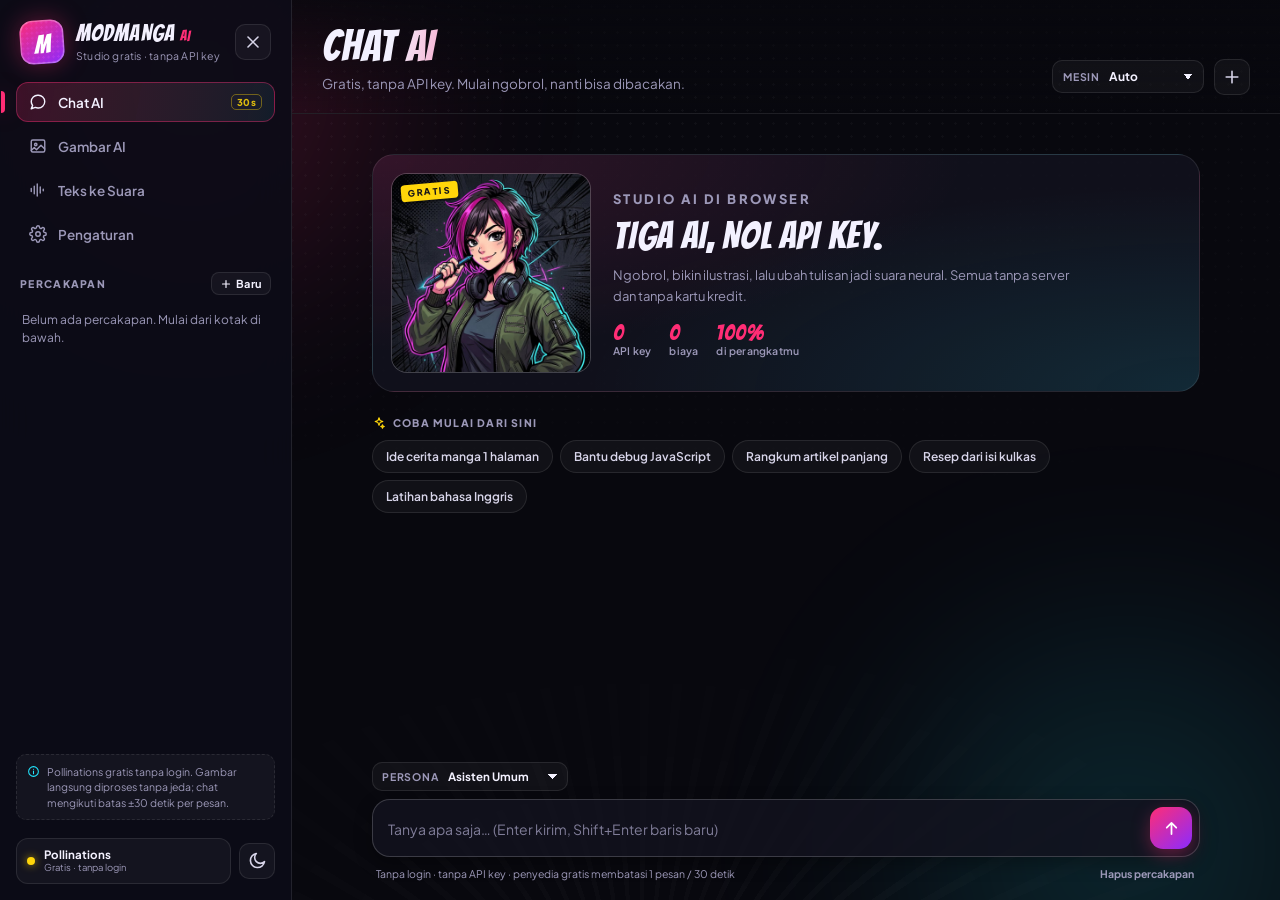
==== commit f3181192: "feat: tanpa batas karakter, gambar tanpa jeda, dan polish UI mobile TTS (klon & app utama) - hapus b" ====
--- a/index.html
+++ b/index.html
@@ -79,7 +79,7 @@
       <div class="conv-list" id="convList"></div>
       <p class="side-tip">
         <svg class="ico" aria-hidden="true"><use href="#i-info"></use></svg>
-        Pollinations gratis tanpa login, tetapi ada jeda ±30 detik per pesan.
+        Pollinations gratis tanpa login. Gambar langsung diproses tanpa jeda; chat mengikuti batas ±30 detik per pesan.
       </p>
     </div>
 
@@ -263,7 +263,7 @@
             <svg class="ico" aria-hidden="true"><use href="#i-sparkles"></use></svg>
             <span>Buat gambar</span>
           </button>
-          <p class="hint" id="imgHint">Pollinations gratis tanpa login, dijeda ±45 detik per gambar.</p>
+          <p class="hint" id="imgHint">Pollinations gratis tanpa login · setiap klik langsung diproses, tanpa diminta menunggu.</p>
         </form>
 
         <div class="panel gallery-panel">
@@ -315,9 +315,9 @@
           <div class="field">
             <div class="field-head">
               <label for="ttsText">Naskah</label>
-              <span class="char-count"><span id="ttsCount">0</span>/3000</span>
-            </div>
-            <textarea id="ttsText" rows="7" maxlength="3000" placeholder="Tulis atau tempel teks di sini…">Selamat datang di ModManga AI. Studio gratis untuk ngobrol, menggambar, dan bersuara — tanpa satu pun API key.</textarea>
+              <span class="char-count"><span id="ttsCount">0</span> karakter · tanpa batas</span>
+            </div>
+            <textarea id="ttsText" rows="7" placeholder="Tulis atau tempel teks sepanjang apa pun di sini…">Selamat datang di ModManga AI. Studio gratis untuk ngobrol, menggambar, dan bersuara — tanpa satu pun API key.</textarea>
             <div class="chips chips-sm" id="ttsSamples" role="group" aria-label="Contoh naskah"></div>
           </div>
 
@@ -337,7 +337,7 @@
                 <input type="range" id="ttsPitch" min="0.5" max="1.6" step="0.1" value="1">
               </label>
             </div>
-            <p class="hint">Memakai mesin suara bawaan perangkat. Instan, gratis, dan bisa dipakai offline. Untuk mengunduh audio, pilih mesin Puter.</p>
+            <p class="hint">Memakai mesin suara bawaan perangkat. Instan, gratis, bisa offline, dan tanpa batas karakter (teks panjang dibacakan per bagian). Untuk mengunduh audio, pilih mesin Puter.</p>
           </div>
 
           <!-- Puter engine -->
@@ -543,8 +543,8 @@
             <p>Benar. Chat dan gambar memakai API publik <a href="https://pollinations.ai" target="_blank" rel="noopener">Pollinations</a> yang tidak memerlukan kunci maupun pendaftaran. Suara memakai mesin suara bawaan browser. Fitur tambahan (Puter) memakai akun gratis, bukan API key.</p>
           </details>
           <details class="faq">
-            <summary>Kenapa chat harus menunggu 30 detik?</summary>
-            <p>Kuota gratis Pollinations dibatasi per alamat IP: satu permintaan teks per 30 detik dan satu gambar per 45 detik. Aplikasi menampilkan hitungan mundurnya. Mau tanpa jeda? Hubungkan akun Puter gratis di atas, atau pasang API sendiri.</p>
+            <summary>Apakah gambar harus menunggu 45 detik?</summary>
+            <p>Tidak. Tidak ada jeda buatan untuk gambar: setiap klik langsung diproses, dan klik berikutnya masuk antrean sehingga beberapa gambar bisa dibuat berurutan tanpa disuruh menunggu. Kalau penyedia publik sedang ramai, permintaan diulang otomatis di latar belakang. Chat tetap mengikuti batas penyedia (±30 detik per pesan) — hubungkan akun gratis Puter bila ingin langsung tanpa jeda.</p>
           </details>
           <details class="faq">
             <summary>Apakah dataku dikirim ke suatu tempat?</summary>
--- a/assets/css/app.css
+++ b/assets/css/app.css
@@ -1124,3 +1124,45 @@
 ::-webkit-scrollbar-thumb { background: color-mix(in srgb, var(--muted) 28%, transparent); border-radius: 999px; border: 2px solid transparent; background-clip: content-box; }
 ::-webkit-scrollbar-thumb:hover { background: color-mix(in srgb, var(--accent) 55%, transparent); background-clip: content-box; }
 :focus-visible { outline: 2px solid var(--accent-2); outline-offset: 2px; }
+
+/* ---------- 13. Polish mobile (13 Nov) ---------- */
+.gen-queue { color: var(--accent-2); font-weight: 700; }
+
+@media (max-width: 900px) {
+  /* cegah iOS memperbesar halaman saat input difokuskan */
+  input[type="text"],
+  input[type="number"],
+  input[type="url"],
+  textarea,
+  select { font-size: 16px; }
+
+  .studio { padding-bottom: calc(var(--tabbar-h) + 26px + env(safe-area-inset-bottom)); }
+
+  /* target sentuh lebih nyaman */
+  .chip { min-height: 38px; padding-block: 9px; }
+  .primary-btn, .ghost-btn { min-height: 44px; }
+  .primary-btn.sm, .ghost-btn.sm { min-height: 38px; }
+  .segmented button { min-height: 38px; }
+  .gi-tools button, .gi-tools a { width: 34px; height: 34px; }
+
+  .gallery { grid-template-columns: repeat(auto-fill, minmax(140px, 1fr)); }
+  .gen-preview { max-height: 42vh; }
+  .gen-overlay { gap: 6px; padding: 14px; }
+  .gen-overlay .ghost-btn { min-height: 40px; }
+  .gen-error { flex-wrap: wrap; }
+  .gen-error-actions { width: 100%; justify-content: flex-end; }
+
+  .controls .primary-btn #genBtn,
+  #genBtn { min-height: 48px; }
+
+  .field-head .char-count { font-size: 10.5px; }
+  .view-sub { line-height: 1.5; }
+  .toasts { max-width: calc(100% - 28px); }
+}
+
+@media (max-width: 420px) {
+  .studio { padding: 12px 12px 24px; }
+  .gallery { grid-template-columns: repeat(2, 1fr); gap: 8px; }
+  .chips { gap: 6px; }
+  .chip { font-size: 11px; padding: 8px 11px; }
+}
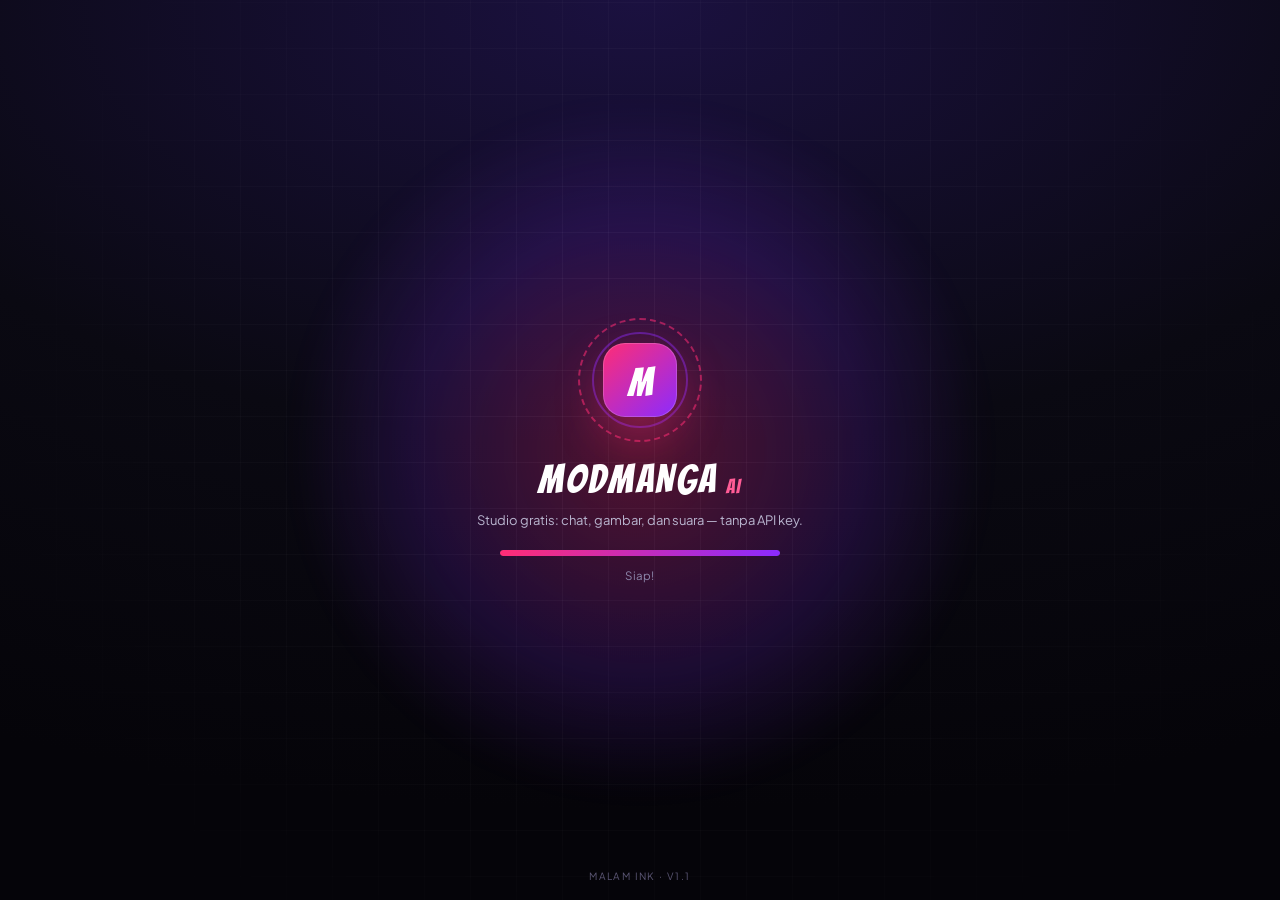
==== commit 908160f2: "fix: splash tidak boleh menggantung bila JS gagal (fallback 7 detik + pesan noscript) Co-authored-by" ====
--- a/index.html
+++ b/index.html
@@ -27,6 +27,56 @@
 <link rel="stylesheet" href="assets/css/app.css">
 </head>
 <body>
+
+<!-- ==================== SPLASH LOADING ==================== -->
+<div class="splash" id="splash" aria-live="polite" aria-label="Memuat ModManga AI">
+  <div class="splash-grid" aria-hidden="true"></div>
+  <div class="splash-glow" aria-hidden="true"></div>
+  <div class="splash-inner">
+    <div class="splash-logo" aria-hidden="true">
+      <span class="splash-ring"></span>
+      <span class="splash-ring is-slow"></span>
+      <span class="splash-mark">M</span>
+    </div>
+    <div class="splash-brand">MODMANGA<span>AI</span></div>
+    <p class="splash-tag">Studio gratis: chat, gambar, dan suara — tanpa API key.</p>
+    <div class="splash-progress"><i id="splashBar"></i></div>
+    <p class="splash-status" id="splashStatus">Menyalakan mesin…</p>
+  </div>
+  <p class="splash-foot">Malam Ink · v1.1</p>
+  <noscript>
+    <p style="position:absolute;bottom:48px;left:0;right:0;text-align:center;color:#b9b5cf;font-size:13px">
+      JavaScript perlu diaktifkan untuk memakai studio ini.
+    </p>
+  </noscript>
+  <script>
+    /* jaring pengaman: jangan pernah biarkan splash menggantung */
+    setTimeout(function () {
+      var el = document.getElementById("splash");
+      if (el) {
+        el.classList.add("is-out");
+        setTimeout(function () { el.remove(); }, 600);
+      }
+    }, 7000);
+  </script>
+</div>
+
+<!-- ==================== NAMA PENGGUNA (tanpa login) ==================== -->
+<div class="onboard" id="onboard" hidden>
+  <div class="onboard-card" role="dialog" aria-modal="true" aria-labelledby="onboardTitle">
+    <div class="onboard-badge" aria-hidden="true">M</div>
+    <h2 id="onboardTitle">Kenalan dulu, yuk</h2>
+    <p class="onboard-sub">Tidak perlu login, tidak perlu akun. Cukup tulis namamu — semua fitur langsung terbuka.</p>
+    <form id="onboardForm">
+      <label class="field">
+        <span>Nama kamu</span>
+        <input id="onboardName" type="text" maxlength="24" placeholder="mis. Rani" autocomplete="nickname" enterkeyhint="done" required>
+      </label>
+      <button class="primary-btn" type="submit">Masuk studio →</button>
+    </form>
+    <p class="onboard-note">Nama hanya disimpan di perangkatmu (localStorage), tidak dikirim ke mana pun.</p>
+  </div>
+</div>
 <a class="skip-link" href="#main">Lompat ke konten</a>
 <div class="bg-fx" aria-hidden="true">
   <div class="bg-glow bg-glow-a"></div>
@@ -125,7 +175,7 @@
             <select id="chatEngine">
               <option value="auto">Auto</option>
               <option value="pollinations">Pollinations</option>
-              <option value="puter">Puter AI</option>
+              <option value="puter">Hanzal AI</option>
               <option value="custom">API sendiri</option>
             </select>
           </label>
@@ -210,7 +260,7 @@
             <span>Mesin</span>
             <select id="imgEngine">
               <option value="pollinations">Pollinations · Flux</option>
-              <option value="puter">Puter · FLUX/GPT Image</option>
+              <option value="puter">Hanzal AI · FLUX / GPT Image</option>
             </select>
           </label>
           <label class="select-wrap" id="imgModelWrap" hidden>
@@ -305,7 +355,7 @@
         <div class="head-actions">
           <div class="segmented" id="ttsEngineSwitch" role="tablist" aria-label="Mesin suara">
             <button type="button" data-tts-engine="browser" class="is-active" role="tab" aria-selected="true">Browser</button>
-            <button type="button" data-tts-engine="puter" role="tab" aria-selected="false">Puter Neural</button>
+            <button type="button" data-tts-engine="puter" role="tab" aria-selected="false">Hanzal AI</button>
           </div>
         </div>
       </header>
@@ -361,7 +411,7 @@
               <label for="ttsStyle">Gaya bicara <span class="label-note">(opsional)</span></label>
               <input type="text" id="ttsStyle" maxlength="300" placeholder="Contoh: hangat, santai, seperti narator cerita" value="Bicara dalam Bahasa Indonesia yang natural, hangat, dan jelas.">
             </div>
-            <p class="hint">Butuh akun Puter gratis (bukan API key). Biaya pemakaian ditanggung akunmu sendiri, bukan developer.</p>
+            <p class="hint">Hanzal AI butuh login akun Puter gratis (bukan API key). Login sekali di popup Puter, setelah itu suara neural & unduhan aktif. Biaya pemakaian ditanggung akunmu sendiri.</p>
           </div>
 
           <button class="primary-btn" id="ttsBtn" type="button">
@@ -422,6 +472,21 @@
       </header>
 
       <div class="settings">
+        <section class="panel setting-card" id="profileCard">
+          <div class="setting-head">
+            <h2>Profil</h2>
+            <p>Nama panggilanmu. Tanpa akun, tanpa login — cukup nama.</p>
+          </div>
+          <div class="field-row">
+            <div class="field">
+              <label for="setProfileName">Nama</label>
+              <input id="setProfileName" type="text" maxlength="24" placeholder="Nama kamu" autocomplete="nickname">
+            </div>
+            <button class="primary-btn sm" id="saveProfileName" type="button">Simpan nama</button>
+          </div>
+          <p class="hint">Tersimpan lokal. Dipakai untuk menyapamu di studio.</p>
+        </section>
+
         <section class="panel setting-card">
           <div class="setting-head">
             <h2>Tampilan</h2>
@@ -452,7 +517,7 @@
               <select id="setChatEngine" class="wide-select">
                 <option value="auto">Auto (rekomendasi)</option>
                 <option value="pollinations">Pollinations — tanpa login</option>
-                <option value="puter">Puter AI — akun gratis</option>
+                <option value="puter">Hanzal AI — perlu login Puter</option>
                 <option value="custom">API sendiri (OpenAI-compatible)</option>
               </select>
             </div>
@@ -460,7 +525,7 @@
               <label for="setImageEngine">Gambar default</label>
               <select id="setImageEngine" class="wide-select">
                 <option value="pollinations">Pollinations Flux</option>
-                <option value="puter">Puter FLUX / GPT Image</option>
+                <option value="puter">Hanzal AI · FLUX / GPT Image</option>
               </select>
             </div>
           </div>
@@ -468,19 +533,19 @@
 
         <section class="panel setting-card" id="puterCard">
           <div class="setting-head">
-            <h2>Akun Puter</h2>
-            <p>Opsional. Membuka model kelas atas, tanpa jeda 30 detik, dan suara neural yang bisa diunduh.</p>
+            <h2>Hanzal AI <span class="tag-opt">perlu login Puter</span></h2>
+            <p>Opsional. Hanzal AI memakai <b>akun gratis Puter</b> — login sekali lewat popup, lalu dapat model kelas atas, chat tanpa jeda 30 detik, dan suara neural yang bisa diunduh.</p>
           </div>
           <div class="account-row">
             <div class="account-info">
               <span class="avatar-round" id="puterAvatar"><svg class="ico" aria-hidden="true"><use href="#i-user"></use></svg></span>
               <div>
-                <b id="puterUser">Belum terhubung</b>
-                <small id="puterUserSub">Login gratis lewat popup Puter — tanpa API key.</small>
+                <b id="puterUser">Belum login ke Puter</b>
+                <small id="puterUserSub">Hanzal AI butuh akun gratis Puter. Login sekali, tanpa API key.</small>
               </div>
             </div>
             <div class="account-actions">
-              <button class="primary-btn sm" id="puterConnect" type="button">Hubungkan</button>
+              <button class="primary-btn sm" id="puterConnect" type="button">Login ke Puter</button>
               <button class="ghost-btn" id="puterSignOut" type="button" hidden>Keluar</button>
             </div>
           </div>
@@ -489,7 +554,7 @@
             <li><b>Suara:</b> OpenAI, Gemini, ElevenLabs, AWS Polly.</li>
             <li><b>Biaya:</b> ditanggung masing-masing akun pengguna (model User-Pays), developer bayar nol.</li>
           </ul>
-          <p class="hint">Dengan menekan Hubungkan, kamu menyetujui <a href="https://puter.com" target="_blank" rel="noopener">Syarat Puter</a>. Aplikasi ini memakai <a href="https://developer.puter.com" target="_blank" rel="noopener">Puter.js</a>.</p>
+          <p class="hint">Dengan menekan Login ke Puter, kamu menyetujui <a href="https://puter.com" target="_blank" rel="noopener">Syarat Puter</a>. Aplikasi ini memakai <a href="https://developer.puter.com" target="_blank" rel="noopener">Puter.js</a>.</p>
         </section>
 
         <section class="panel setting-card">
@@ -540,11 +605,11 @@
           </div>
           <details class="faq">
             <summary>Benarkah tanpa API key?</summary>
-            <p>Benar. Chat dan gambar memakai API publik <a href="https://pollinations.ai" target="_blank" rel="noopener">Pollinations</a> yang tidak memerlukan kunci maupun pendaftaran. Suara memakai mesin suara bawaan browser. Fitur tambahan (Puter) memakai akun gratis, bukan API key.</p>
+            <p>Benar. Chat dan gambar memakai API publik <a href="https://pollinations.ai" target="_blank" rel="noopener">Pollinations</a> yang tidak memerlukan kunci maupun pendaftaran. Suara memakai mesin suara bawaan browser. Fitur tambahan (Hanzal AI) memakai akun gratis Puter, bukan API key.</p>
           </details>
           <details class="faq">
             <summary>Apakah gambar harus menunggu 45 detik?</summary>
-            <p>Tidak. Tidak ada jeda buatan untuk gambar: setiap klik langsung diproses, dan klik berikutnya masuk antrean sehingga beberapa gambar bisa dibuat berurutan tanpa disuruh menunggu. Kalau penyedia publik sedang ramai, permintaan diulang otomatis di latar belakang. Chat tetap mengikuti batas penyedia (±30 detik per pesan) — hubungkan akun gratis Puter bila ingin langsung tanpa jeda.</p>
+            <p>Tidak. Tidak ada jeda buatan untuk gambar: setiap klik langsung diproses, dan klik berikutnya masuk antrean sehingga beberapa gambar bisa dibuat berurutan tanpa disuruh menunggu. Kalau penyedia publik sedang ramai, permintaan diulang otomatis di latar belakang. Chat tetap mengikuti batas penyedia (±30 detik per pesan) — login ke Hanzal AI (akun gratis Puter) bila ingin langsung tanpa jeda.</p>
           </details>
           <details class="faq">
             <summary>Apakah dataku dikirim ke suatu tempat?</summary>
@@ -552,11 +617,11 @@
           </details>
           <details class="faq">
             <summary>Suara browser kedengarannya berbeda di tiap perangkat?</summary>
-            <p>Mesin suara bawaan bergantung pada sistem operasi dan browser. Chrome di Android/desktop biasanya punya suara Bahasa Indonesia yang natural. Untuk hasil paling realistis dan bisa diunduh MP3/WAV, pakai Puter Neural.</p>
+            <p>Mesin suara bawaan bergantung pada sistem operasi dan browser. Chrome di Android/desktop biasanya punya suara Bahasa Indonesia yang natural. Untuk hasil paling realistis dan bisa diunduh MP3/WAV, pakai Hanzal AI (login Puter).</p>
           </details>
           <details class="faq">
             <summary>Boleh dipakai komersial?</summary>
-            <p>Kode aplikasi ini bebas kamu pakai. Untuk hasil gambar dan suara, ikuti ketentuan masing-masing penyedia (Pollinations, Puter, dan model di baliknya).</p>
+            <p>Kode aplikasi ini bebas kamu pakai. Untuk hasil gambar dan suara, ikuti ketentuan masing-masing penyedia (Pollinations, Hanzal AI/Puter, dan model di baliknya).</p>
           </details>
           <p class="about-foot">
             ModManga AI · dibuat untuk <a href="https://github.com/arumirawan358-hash/modmanga" target="_blank" rel="noopener">GitHub Pages</a> ·
--- a/assets/css/app.css
+++ b/assets/css/app.css
@@ -1166,3 +1166,105 @@
   .chips { gap: 6px; }
   .chip { font-size: 11px; padding: 8px 11px; }
 }
+
+/* ---------- 14. Splash loading + onboarding nama ---------- */
+.splash {
+  position: fixed; inset: 0; z-index: 9999; display: grid; place-items: center;
+  background: radial-gradient(120% 90% at 50% 0%, #1b1140 0%, #0a0912 55%, #050409 100%);
+  overflow: hidden; transition: opacity .55s var(--ease), visibility .55s;
+}
+.splash.is-out { opacity: 0; visibility: hidden; }
+.splash-grid {
+  position: absolute; inset: -10%;
+  background-image:
+    linear-gradient(rgba(255, 255, 255, .05) 1px, transparent 1px),
+    linear-gradient(90deg, rgba(255, 255, 255, .05) 1px, transparent 1px);
+  background-size: 46px 46px;
+  mask-image: radial-gradient(circle at 50% 45%, #000 0%, transparent 72%);
+  animation: splashGrid 18s linear infinite;
+}
+@keyframes splashGrid { to { transform: translate3d(46px, 46px, 0); } }
+.splash-glow {
+  position: absolute; width: 78vmin; height: 78vmin; border-radius: 50%;
+  background: radial-gradient(circle, rgba(255, 45, 117, .30), rgba(139, 43, 255, .16) 45%, transparent 70%);
+  filter: blur(12px); animation: splashGlow 4.5s ease-in-out infinite;
+}
+@keyframes splashGlow { 0%, 100% { transform: scale(.92); opacity: .75; } 50% { transform: scale(1.08); opacity: 1; } }
+.splash-inner { position: relative; z-index: 2; display: flex; flex-direction: column; align-items: center; gap: 12px; padding: 24px; text-align: center; }
+.splash-logo { position: relative; width: 124px; height: 124px; display: grid; place-items: center; margin-bottom: 4px; }
+.splash-ring {
+  position: absolute; inset: 0; border-radius: 50%;
+  border: 2px dashed rgba(255, 45, 117, .55);
+  animation: splashSpin 9s linear infinite;
+}
+.splash-ring.is-slow { inset: 14px; border-style: solid; border-color: rgba(139, 43, 255, .45); animation-duration: 14s; animation-direction: reverse; }
+@keyframes splashSpin { to { transform: rotate(360deg); } }
+.splash-mark {
+  width: 74px; height: 74px; border-radius: 22px; display: grid; place-items: center;
+  font-family: var(--font-display); font-size: 40px; color: #fff; line-height: 1;
+  background: linear-gradient(140deg, #ff2d75, #8b2bff);
+  box-shadow: 0 18px 46px rgba(255, 45, 117, .38), inset 0 0 0 1px rgba(255, 255, 255, .18);
+  animation: splashPop .9s cubic-bezier(.18, .9, .25, 1.2) both;
+  padding-top: 4px;
+}
+@keyframes splashPop { from { transform: scale(.6) rotate(-14deg); opacity: 0; } to { transform: none; opacity: 1; } }
+.splash-brand {
+  font-family: var(--font-display); font-size: 40px; letter-spacing: 2.4px; color: #fff;
+  display: flex; align-items: baseline; gap: 8px;
+}
+.splash-brand span { font-size: 20px; color: #ff5c96; letter-spacing: 1.6px; }
+.splash-tag { color: #b9b5cf; font-size: 13px; margin: 0; }
+.splash-progress {
+  width: min(280px, 72vw); height: 6px; border-radius: 999px; overflow: hidden;
+  background: rgba(255, 255, 255, .10); margin-top: 10px;
+}
+.splash-progress i {
+  display: block; height: 100%; width: 6%; border-radius: 999px;
+  background: linear-gradient(90deg, #ff2d75, #8b2bff, #22d3ee);
+  background-size: 200% 100%;
+  transition: width .35s ease; animation: splashShine 1.6s linear infinite;
+}
+@keyframes splashShine { to { background-position: 200% 0; } }
+.splash-status { color: #8e89ad; font-size: 11.5px; letter-spacing: .3px; margin: 0; min-height: 1.2em; }
+.splash-foot { position: absolute; bottom: calc(18px + env(safe-area-inset-bottom)); color: #5b5674; font-size: 10px; letter-spacing: 1.4px; text-transform: uppercase; }
+
+/* onboarding */
+.onboard {
+  position: fixed; inset: 0; z-index: 9000; display: grid; place-items: center; padding: 20px;
+  background: rgba(6, 5, 12, .72); backdrop-filter: blur(8px);
+  animation: fadeIn .25s ease;
+}
+.onboard[hidden] { display: none; }
+@keyframes fadeIn { from { opacity: 0; } to { opacity: 1; } }
+.onboard-card {
+  width: min(430px, 100%); background: var(--panel-solid, #121120); border: 1px solid var(--line);
+  border-radius: 22px; padding: 26px; box-shadow: 0 40px 90px rgba(0, 0, 0, .55);
+  display: flex; flex-direction: column; gap: 8px;
+  animation: onboardIn .34s cubic-bezier(.2, .9, .3, 1.1) both;
+}
+@keyframes onboardIn { from { transform: translateY(18px) scale(.96); opacity: 0; } to { transform: none; opacity: 1; } }
+.onboard-badge {
+  width: 52px; height: 52px; border-radius: 16px; display: grid; place-items: center;
+  font-family: var(--font-display); font-size: 27px; color: #fff; line-height: 1;
+  background: linear-gradient(140deg, #ff2d75, #8b2bff); margin-bottom: 6px; padding-top: 3px;
+  box-shadow: 0 12px 28px rgba(255, 45, 117, .35);
+}
+.onboard-card h2 { font-family: var(--font-display); font-weight: 400; font-size: 30px; letter-spacing: .6px; margin: 0; color: var(--ink); }
+.onboard-sub { color: var(--muted); font-size: 13px; line-height: 1.6; margin: 0 0 6px; }
+.onboard-note { color: var(--muted); font-size: 10.5px; line-height: 1.5; margin: 2px 0 0; }
+.onboard-card form { display: flex; flex-direction: column; gap: 12px; }
+.onboard-card .field span { font-size: 11.5px; font-weight: 700; color: var(--ink-soft); }
+.onboard-card .primary-btn { width: 100%; }
+
+/* baris field + tombol di pengaturan */
+.field-row { display: flex; gap: 10px; align-items: flex-end; flex-wrap: wrap; }
+.field-row .field { flex: 1 1 200px; margin: 0; }
+
+/* ---------- 15. Anti-zoom saat fokus input (iOS/Android) ---------- */
+html { -webkit-text-size-adjust: 100%; text-size-adjust: 100%; }
+@media (pointer: coarse) {
+  input, textarea, select { font-size: 16px; }
+  button, .chip, .tab, .nav-item, .round-btn { -webkit-tap-highlight-color: transparent; touch-action: manipulation; }
+}
+/* naskah TTS tidak "melar" saat teksnya panjang */
+#ttsText { max-height: 46vh; overflow: auto; }
